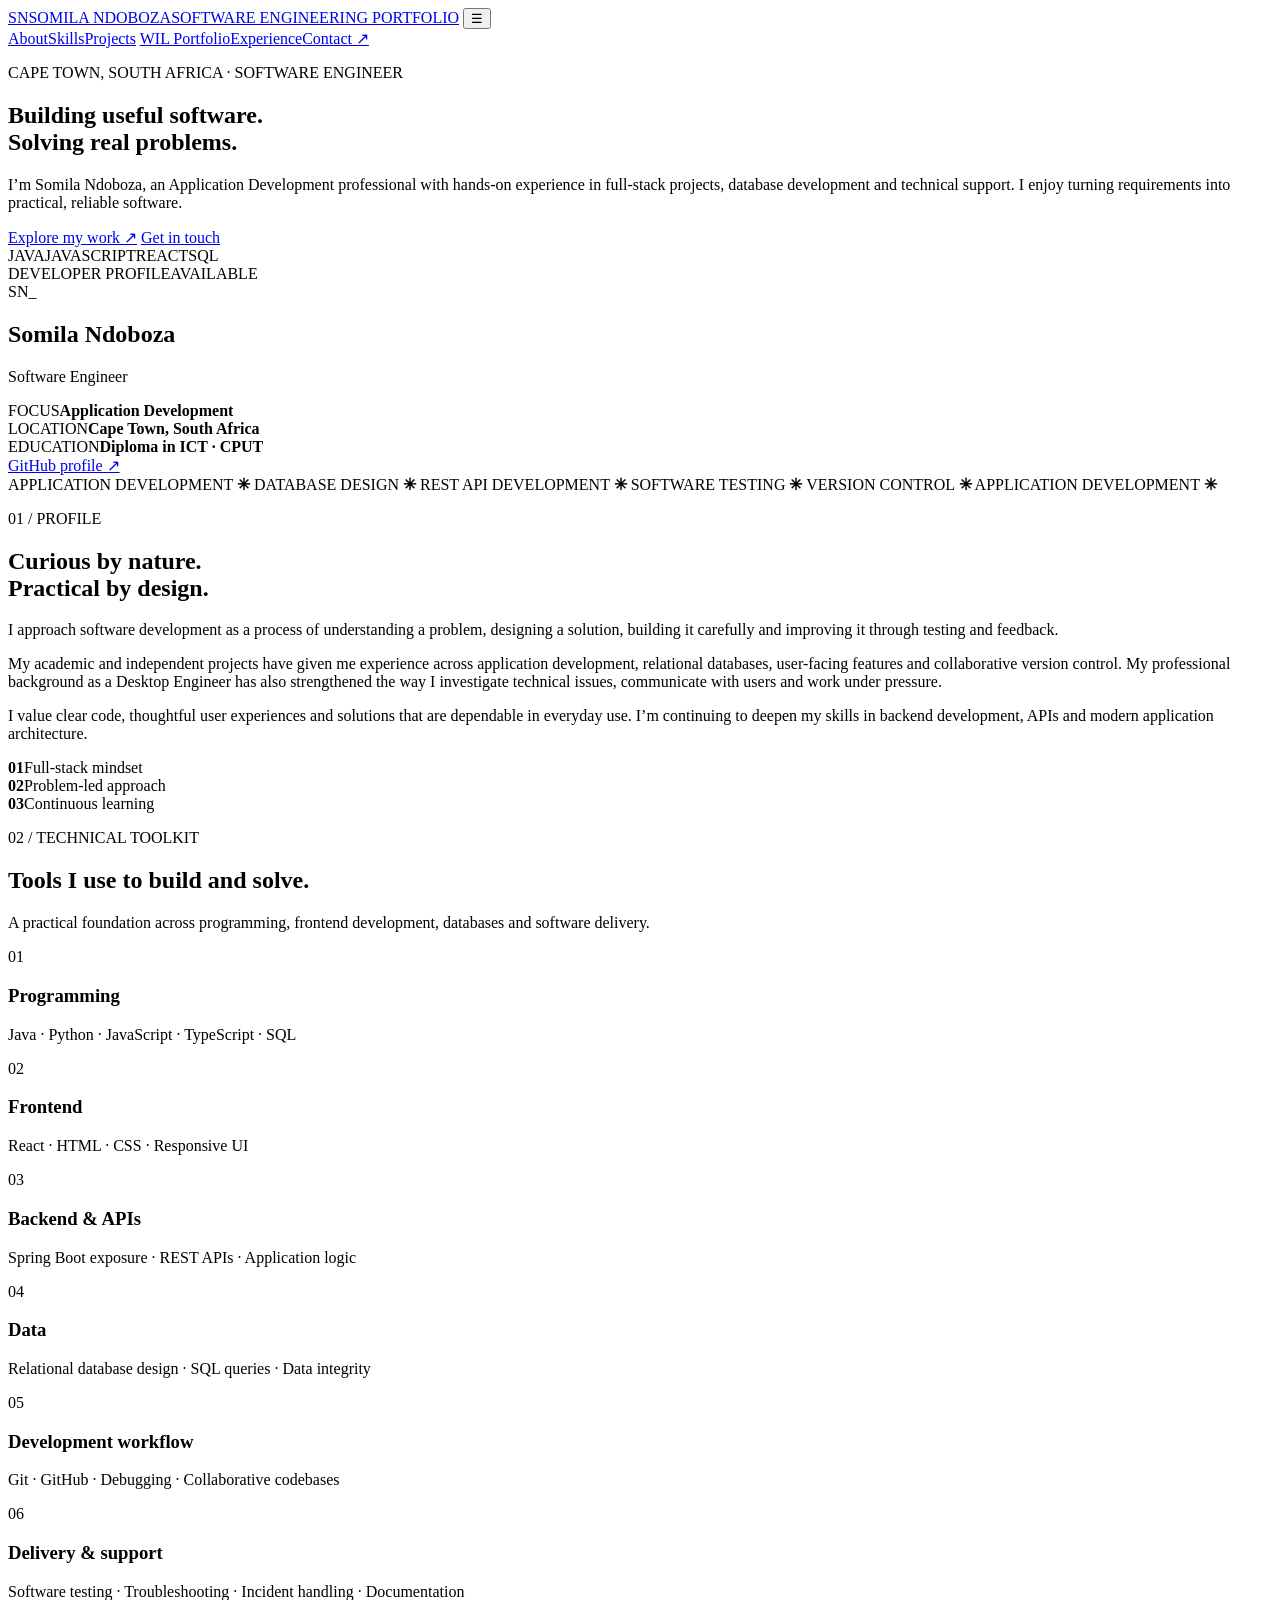
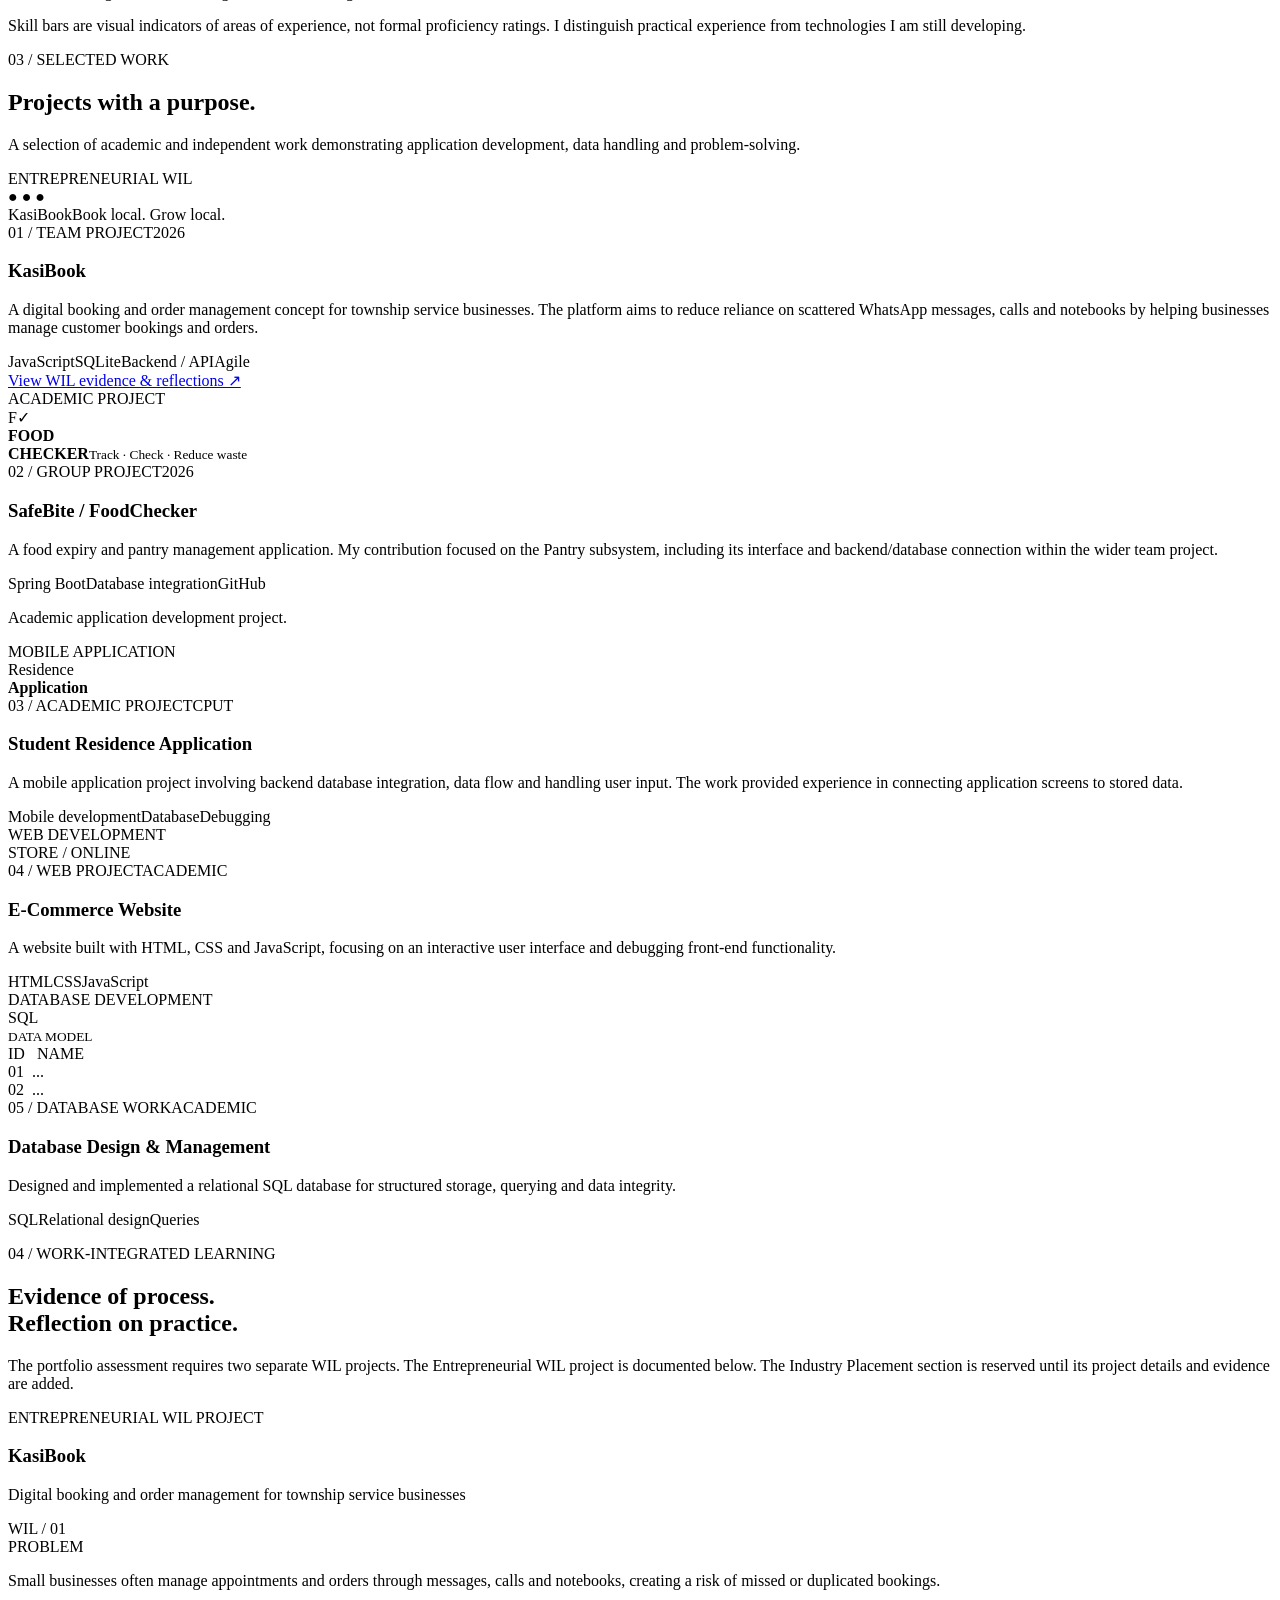
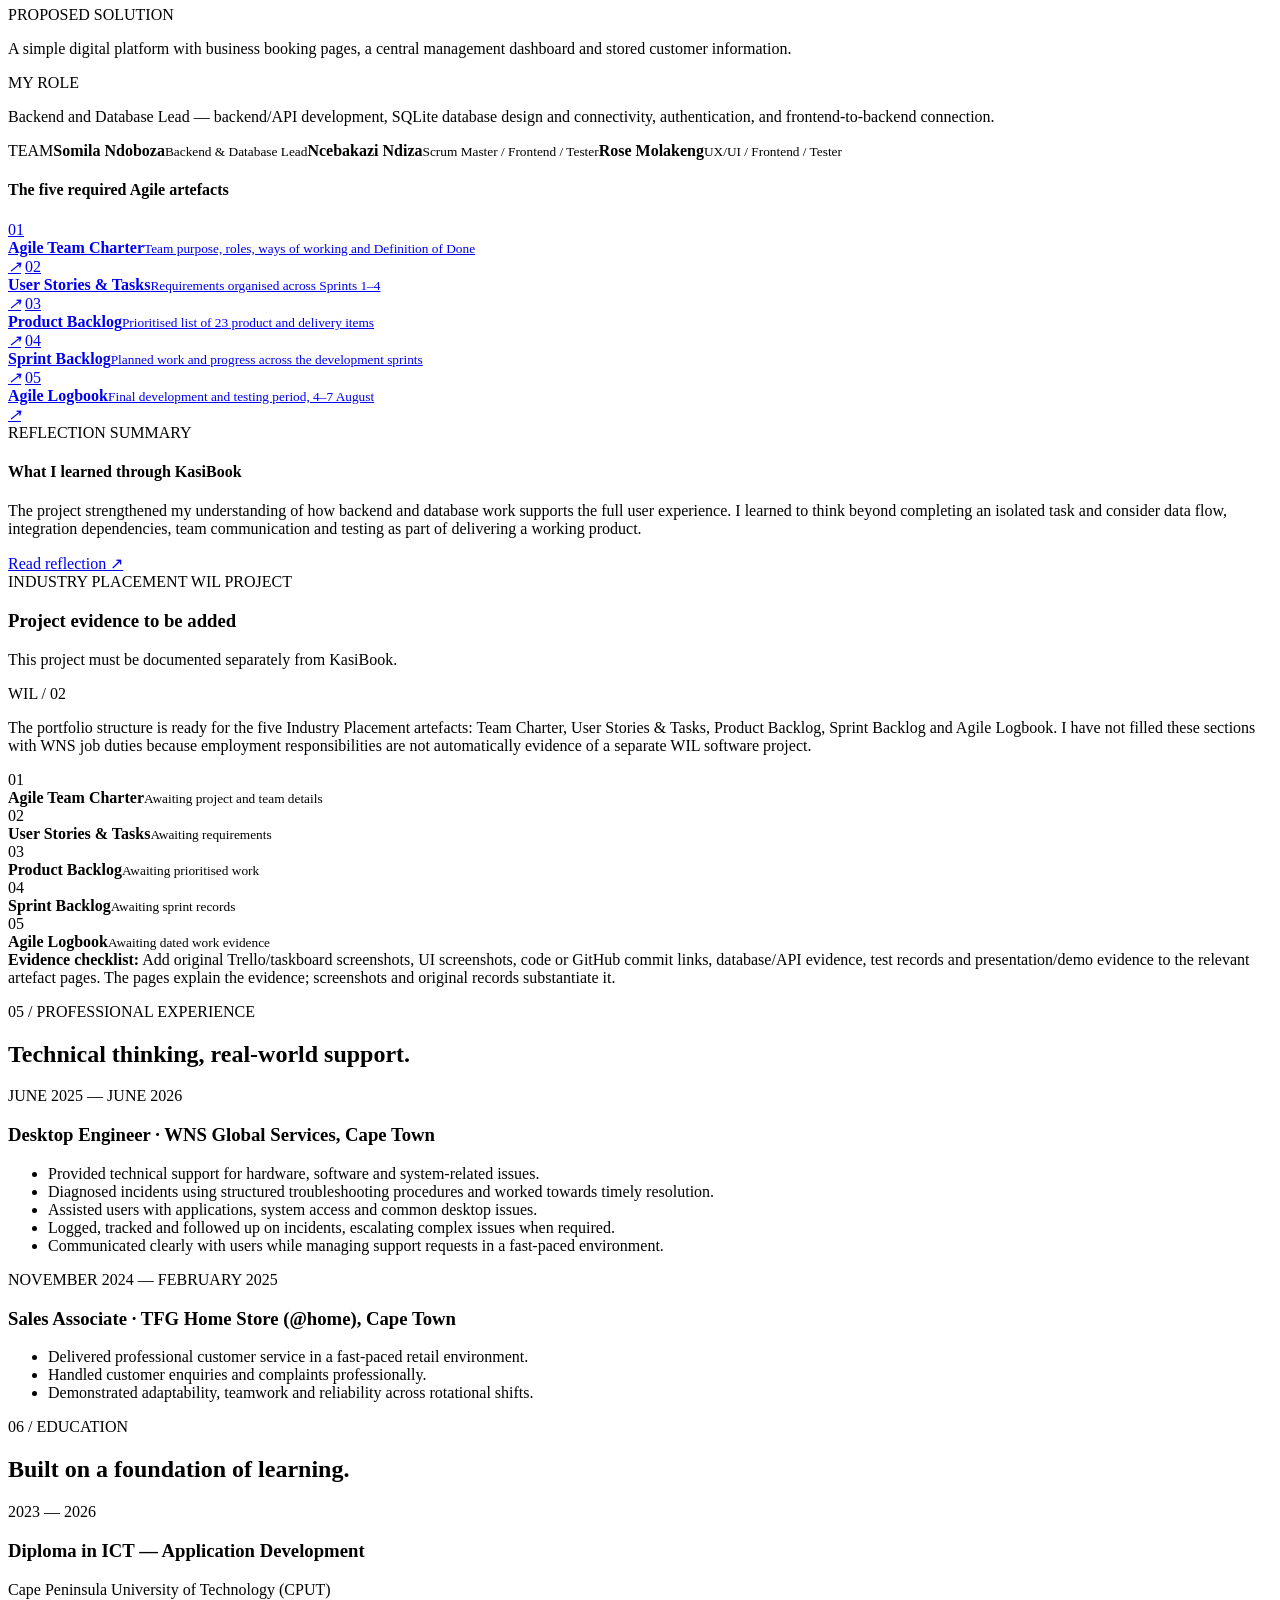
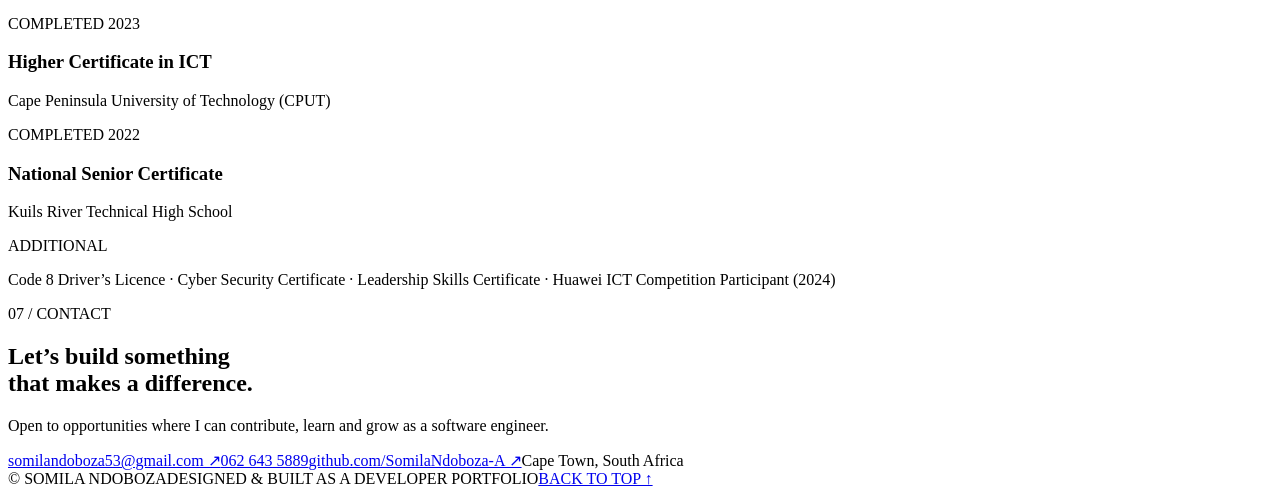
==== index.html @ 447da72c "Add files via upload" ====
<!doctype html>
<html lang="en">
<head>
  <meta charset="utf-8">
  <meta name="viewport" content="width=device-width, initial-scale=1">
  <meta name="description" content="Somila Ndoboza — Software Engineering Portfolio, projects, technical skills and Agile WIL evidence.">
  <title>Somila Ndoboza | Software Engineering Portfolio</title>
  <link rel="preconnect" href="https://fonts.googleapis.com">
  <link rel="preconnect" href="https://fonts.gstatic.com" crossorigin>
  <link href="https://fonts.googleapis.com/css2?family=DM+Mono:wght@400;500&family=Manrope:wght@400;500;600;700;800&display=swap" rel="stylesheet">
  <link rel="stylesheet" href="assets/styles.css">
</head>
<body>
  <div class="site-shell">
    <header class="topbar">
      <a class="brand" href="#home" aria-label="Somila Ndoboza home"><span class="brand-mark">SN</span><span>SOMILA NDOBOZA<span class="brand-sub">SOFTWARE ENGINEERING PORTFOLIO</span></span></a>
      <button class="menu-toggle" aria-label="Open navigation" aria-expanded="false">☰</button>
      <nav class="nav">
        <a href="#about">About</a><a href="#skills">Skills</a><a href="#projects">Projects</a>
        <a href="#wil">WIL Portfolio</a><a href="#experience">Experience</a><a href="#contact" class="nav-contact">Contact ↗</a>
      </nav>
    </header>

    <main id="home">
      <section class="hero section-wrap">
        <div class="hero-copy">
          <p class="eyebrow"><span class="status-dot"></span> CAPE TOWN, SOUTH AFRICA · SOFTWARE ENGINEER</p>
          <h1>Building useful software.<br><span>Solving real problems.</span></h1>
          <p class="hero-intro">I’m Somila Ndoboza, an Application Development professional with hands-on experience in full-stack projects, database development and technical support. I enjoy turning requirements into practical, reliable software.</p>
          <div class="hero-actions">
            <a class="btn btn-primary" href="#projects">Explore my work <span>↗</span></a>
            <a class="btn btn-quiet" href="mailto:somilandoboza53@gmail.com">Get in touch</a>
          </div>
          <div class="hero-meta"><span>JAVA</span><i></i><span>JAVASCRIPT</span><i></i><span>REACT</span><i></i><span>SQL</span></div>
        </div>
        <aside class="hero-card">
          <div class="card-top"><span>DEVELOPER PROFILE</span><span class="live-label">AVAILABLE</span></div>
          <div class="monogram">SN<span>_</span></div>
          <h2>Somila Ndoboza</h2><p class="muted">Software Engineer</p>
          <div class="card-rule"></div>
          <div class="quick-fact"><span>FOCUS</span><strong>Application Development</strong></div>
          <div class="quick-fact"><span>LOCATION</span><strong>Cape Town, South Africa</strong></div>
          <div class="quick-fact"><span>EDUCATION</span><strong>Diploma in ICT · CPUT</strong></div>
          <a class="text-link" href="https://github.com/SomilaNdoboza-A" target="_blank" rel="noreferrer">GitHub profile ↗</a>
        </aside>
      </section>

      <section class="ticker" aria-label="Technical areas"><div>APPLICATION DEVELOPMENT <b>✳</b> DATABASE DESIGN <b>✳</b> REST API DEVELOPMENT <b>✳</b> SOFTWARE TESTING <b>✳</b> VERSION CONTROL <b>✳</b> APPLICATION DEVELOPMENT <b>✳</b></div></section>

      <section class="section-wrap section" id="about">
        <div class="section-heading"><p class="eyebrow">01 / PROFILE</p><h2>Curious by nature.<br><span>Practical by design.</span></h2></div>
        <div class="about-grid">
          <p class="large-copy">I approach software development as a process of understanding a problem, designing a solution, building it carefully and improving it through testing and feedback.</p>
          <div class="about-details">
            <p>My academic and independent projects have given me experience across application development, relational databases, user-facing features and collaborative version control. My professional background as a Desktop Engineer has also strengthened the way I investigate technical issues, communicate with users and work under pressure.</p>
            <p>I value clear code, thoughtful user experiences and solutions that are dependable in everyday use. I’m continuing to deepen my skills in backend development, APIs and modern application architecture.</p>
            <div class="mini-stats"><div><strong>01</strong><span>Full-stack mindset</span></div><div><strong>02</strong><span>Problem-led approach</span></div><div><strong>03</strong><span>Continuous learning</span></div></div>
          </div>
        </div>
      </section>

      <section class="section skills-section" id="skills">
        <div class="section-wrap">
          <div class="section-heading"><p class="eyebrow">02 / TECHNICAL TOOLKIT</p><h2>Tools I use to <span>build and solve.</span></h2><p class="section-lead">A practical foundation across programming, frontend development, databases and software delivery.</p></div>
          <div class="skill-grid">
            <article class="skill-card"><span class="skill-index">01</span><h3>Programming</h3><p>Java · Python · JavaScript · TypeScript · SQL</p><div class="skill-line"><span style="width:86%"></span></div></article>
            <article class="skill-card"><span class="skill-index">02</span><h3>Frontend</h3><p>React · HTML · CSS · Responsive UI</p><div class="skill-line"><span style="width:80%"></span></div></article>
            <article class="skill-card"><span class="skill-index">03</span><h3>Backend & APIs</h3><p>Spring Boot exposure · REST APIs · Application logic</p><div class="skill-line"><span style="width:68%"></span></div></article>
            <article class="skill-card"><span class="skill-index">04</span><h3>Data</h3><p>Relational database design · SQL queries · Data integrity</p><div class="skill-line"><span style="width:78%"></span></div></article>
            <article class="skill-card"><span class="skill-index">05</span><h3>Development workflow</h3><p>Git · GitHub · Debugging · Collaborative codebases</p><div class="skill-line"><span style="width:82%"></span></div></article>
            <article class="skill-card"><span class="skill-index">06</span><h3>Delivery & support</h3><p>Software testing · Troubleshooting · Incident handling · Documentation</p><div class="skill-line"><span style="width:84%"></span></div></article>
          </div>
          <p class="small-note">Skill bars are visual indicators of areas of experience, not formal proficiency ratings. I distinguish practical experience from technologies I am still developing.</p>
        </div>
      </section>

      <section class="section section-wrap" id="projects">
        <div class="section-heading"><p class="eyebrow">03 / SELECTED WORK</p><h2>Projects with a <span>purpose.</span></h2><p class="section-lead">A selection of academic and independent work demonstrating application development, data handling and problem-solving.</p></div>
        <div class="project-grid">
          <article class="project-card featured">
            <div class="project-art art-kasi"><span class="art-tag">ENTREPRENEURIAL WIL</span><div class="mock-window"><div class="mock-dots">● ● ●</div><div class="mock-title">KasiBook<span>Book local. Grow local.</span></div><div class="mock-row"><i></i><i></i><i></i></div><div class="mock-button"></div></div></div>
            <div class="project-content"><div class="project-meta"><span>01 / TEAM PROJECT</span><span>2026</span></div><h3>KasiBook</h3><p>A digital booking and order management concept for township service businesses. The platform aims to reduce reliance on scattered WhatsApp messages, calls and notebooks by helping businesses manage customer bookings and orders.</p><div class="tag-row"><span>JavaScript</span><span>SQLite</span><span>Backend / API</span><span>Agile</span></div><a href="#wil" class="text-link">View WIL evidence & reflections ↗</a></div>
          </article>
          <article class="project-card">
            <div class="project-art art-food"><span class="art-tag">ACADEMIC PROJECT</span><div class="food-visual"><div class="food-ring">F<span>✓</span></div><b>FOOD<br>CHECKER</b><small>Track · Check · Reduce waste</small></div></div>
            <div class="project-content"><div class="project-meta"><span>02 / GROUP PROJECT</span><span>2026</span></div><h3>SafeBite / FoodChecker</h3><p>A food expiry and pantry management application. My contribution focused on the Pantry subsystem, including its interface and backend/database connection within the wider team project.</p><div class="tag-row"><span>Spring Boot</span><span>Database integration</span><span>GitHub</span></div><p class="project-footnote">Academic application development project.</p></div>
          </article>
          <article class="project-card">
            <div class="project-art art-res"><span class="art-tag">MOBILE APPLICATION</span><div class="phone-mock"><div class="phone-notch"></div><div class="phone-heading">Residence<br><b>Application</b></div><div class="phone-field"></div><div class="phone-field short"></div><div class="phone-cta"></div></div></div>
            <div class="project-content"><div class="project-meta"><span>03 / ACADEMIC PROJECT</span><span>CPUT</span></div><h3>Student Residence Application</h3><p>A mobile application project involving backend database integration, data flow and handling user input. The work provided experience in connecting application screens to stored data.</p><div class="tag-row"><span>Mobile development</span><span>Database</span><span>Debugging</span></div></div>
          </article>
          <article class="project-card">
            <div class="project-art art-shop"><span class="art-tag">WEB DEVELOPMENT</span><div class="shop-mock"><div>STORE<span> / ONLINE</span></div><div class="shop-products"><i></i><i></i><i></i></div><div class="shop-lines"></div></div></div>
            <div class="project-content"><div class="project-meta"><span>04 / WEB PROJECT</span><span>ACADEMIC</span></div><h3>E-Commerce Website</h3><p>A website built with HTML, CSS and JavaScript, focusing on an interactive user interface and debugging front-end functionality.</p><div class="tag-row"><span>HTML</span><span>CSS</span><span>JavaScript</span></div></div>
          </article>
          <article class="project-card">
            <div class="project-art art-db"><span class="art-tag">DATABASE DEVELOPMENT</span><div class="database-visual"><div class="db-cylinder">SQL<br><small>DATA MODEL</small></div><div class="db-connect"></div><div class="db-table">ID&nbsp;&nbsp; NAME<br>01&nbsp; ...<br>02&nbsp; ...</div></div></div>
            <div class="project-content"><div class="project-meta"><span>05 / DATABASE WORK</span><span>ACADEMIC</span></div><h3>Database Design & Management</h3><p>Designed and implemented a relational SQL database for structured storage, querying and data integrity.</p><div class="tag-row"><span>SQL</span><span>Relational design</span><span>Queries</span></div></div>
          </article>
        </div>
      </section>

      <section class="section wil-section" id="wil">
        <div class="section-wrap">
          <div class="section-heading"><p class="eyebrow">04 / WORK-INTEGRATED LEARNING</p><h2>Evidence of process.<br><span>Reflection on practice.</span></h2><p class="section-lead">The portfolio assessment requires two separate WIL projects. The Entrepreneurial WIL project is documented below. The Industry Placement section is reserved until its project details and evidence are added.</p></div>
          <div class="wil-project">
            <div class="wil-project-head"><div><span class="pill">ENTREPRENEURIAL WIL PROJECT</span><h3>KasiBook</h3><p>Digital booking and order management for township service businesses</p></div><span class="wil-number">WIL / 01</span></div>
            <div class="wil-summary-grid"><div><span>PROBLEM</span><p>Small businesses often manage appointments and orders through messages, calls and notebooks, creating a risk of missed or duplicated bookings.</p></div><div><span>PROPOSED SOLUTION</span><p>A simple digital platform with business booking pages, a central management dashboard and stored customer information.</p></div><div><span>MY ROLE</span><p>Backend and Database Lead — backend/API development, SQLite database design and connectivity, authentication, and frontend-to-backend connection.</p></div></div>
            <div class="team-strip"><span>TEAM</span><b>Somila Ndoboza</b><small>Backend & Database Lead</small><b>Ncebakazi Ndiza</b><small>Scrum Master / Frontend / Tester</small><b>Rose Molakeng</b><small>UX/UI / Frontend / Tester</small></div>
            <h4 class="subheading">The five required Agile artefacts</h4>
            <div class="artefact-grid">
              <a class="artefact" href="evidence/entrepreneurial-wil/01-team-charter.html"><span>01</span><div><b>Agile Team Charter</b><small>Team purpose, roles, ways of working and Definition of Done</small></div><i>↗</i></a>
              <a class="artefact" href="evidence/entrepreneurial-wil/02-user-stories.html"><span>02</span><div><b>User Stories & Tasks</b><small>Requirements organised across Sprints 1–4</small></div><i>↗</i></a>
              <a class="artefact" href="evidence/entrepreneurial-wil/03-product-backlog.html"><span>03</span><div><b>Product Backlog</b><small>Prioritised list of 23 product and delivery items</small></div><i>↗</i></a>
              <a class="artefact" href="evidence/entrepreneurial-wil/04-sprint-backlog.html"><span>04</span><div><b>Sprint Backlog</b><small>Planned work and progress across the development sprints</small></div><i>↗</i></a>
              <a class="artefact" href="evidence/entrepreneurial-wil/05-agile-logbook.html"><span>05</span><div><b>Agile Logbook</b><small>Final development and testing period, 4–7 August</small></div><i>↗</i></a>
            </div>
            <div class="reflection-banner"><div><span>REFLECTION SUMMARY</span><h4>What I learned through KasiBook</h4><p>The project strengthened my understanding of how backend and database work supports the full user experience. I learned to think beyond completing an isolated task and consider data flow, integration dependencies, team communication and testing as part of delivering a working product.</p></div><a href="evidence/entrepreneurial-wil/06-reflection-summary.html" class="btn btn-light">Read reflection ↗</a></div>
          </div>
          <div class="wil-project pending-project">
            <div class="wil-project-head"><div><span class="pill pill-muted">INDUSTRY PLACEMENT WIL PROJECT</span><h3>Project evidence to be added</h3><p>This project must be documented separately from KasiBook.</p></div><span class="wil-number">WIL / 02</span></div>
            <p class="pending-copy">The portfolio structure is ready for the five Industry Placement artefacts: Team Charter, User Stories & Tasks, Product Backlog, Sprint Backlog and Agile Logbook. I have not filled these sections with WNS job duties because employment responsibilities are not automatically evidence of a separate WIL software project.</p>
            <div class="artefact-grid compact">
              <div class="artefact disabled"><span>01</span><div><b>Agile Team Charter</b><small>Awaiting project and team details</small></div></div>
              <div class="artefact disabled"><span>02</span><div><b>User Stories & Tasks</b><small>Awaiting requirements</small></div></div>
              <div class="artefact disabled"><span>03</span><div><b>Product Backlog</b><small>Awaiting prioritised work</small></div></div>
              <div class="artefact disabled"><span>04</span><div><b>Sprint Backlog</b><small>Awaiting sprint records</small></div></div>
              <div class="artefact disabled"><span>05</span><div><b>Agile Logbook</b><small>Awaiting dated work evidence</small></div></div>
            </div>
          </div>
          <div class="evidence-note"><strong>Evidence checklist:</strong> Add original Trello/taskboard screenshots, UI screenshots, code or GitHub commit links, database/API evidence, test records and presentation/demo evidence to the relevant artefact pages. The pages explain the evidence; screenshots and original records substantiate it.</div>
        </div>
      </section>

      <section class="section section-wrap" id="experience">
        <div class="section-heading"><p class="eyebrow">05 / PROFESSIONAL EXPERIENCE</p><h2>Technical thinking, <span>real-world support.</span></h2></div>
        <div class="timeline">
          <article class="timeline-item"><div class="timeline-date">JUNE 2025 — JUNE 2026</div><div><h3>Desktop Engineer <span>· WNS Global Services, Cape Town</span></h3><ul><li>Provided technical support for hardware, software and system-related issues.</li><li>Diagnosed incidents using structured troubleshooting procedures and worked towards timely resolution.</li><li>Assisted users with applications, system access and common desktop issues.</li><li>Logged, tracked and followed up on incidents, escalating complex issues when required.</li><li>Communicated clearly with users while managing support requests in a fast-paced environment.</li></ul></div></article>
          <article class="timeline-item"><div class="timeline-date">NOVEMBER 2024 — FEBRUARY 2025</div><div><h3>Sales Associate <span>· TFG Home Store (@home), Cape Town</span></h3><ul><li>Delivered professional customer service in a fast-paced retail environment.</li><li>Handled customer enquiries and complaints professionally.</li><li>Demonstrated adaptability, teamwork and reliability across rotational shifts.</li></ul></div></article>
        </div>
      </section>

      <section class="section education-section">
        <div class="section-wrap">
          <div class="section-heading"><p class="eyebrow">06 / EDUCATION</p><h2>Built on a foundation of <span>learning.</span></h2></div>
          <div class="education-list">
            <div><span>2023 — 2026</span><h3>Diploma in ICT — Application Development</h3><p>Cape Peninsula University of Technology (CPUT)</p></div>
            <div><span>COMPLETED 2023</span><h3>Higher Certificate in ICT</h3><p>Cape Peninsula University of Technology (CPUT)</p></div>
            <div><span>COMPLETED 2022</span><h3>National Senior Certificate</h3><p>Kuils River Technical High School</p></div>
          </div>
          <div class="additional"><span>ADDITIONAL</span><p>Code 8 Driver’s Licence · Cyber Security Certificate · Leadership Skills Certificate · Huawei ICT Competition Participant (2024)</p></div>
        </div>
      </section>

      <section class="contact-section" id="contact">
        <div class="section-wrap contact-inner"><div><p class="eyebrow">07 / CONTACT</p><h2>Let’s build something<br><span>that makes a difference.</span></h2><p>Open to opportunities where I can contribute, learn and grow as a software engineer.</p></div><div class="contact-links"><a href="mailto:somilandoboza53@gmail.com">somilandoboza53@gmail.com ↗</a><a href="tel:+27626435889">062 643 5889</a><a href="https://github.com/SomilaNdoboza-A" target="_blank" rel="noreferrer">github.com/SomilaNdoboza-A ↗</a><span>Cape Town, South Africa</span></div></div>
      </section>
    </main>
    <footer><span>© <span id="year"></span> SOMILA NDOBOZA</span><span>DESIGNED & BUILT AS A DEVELOPER PORTFOLIO</span><a href="#home">BACK TO TOP ↑</a></footer>
  </div>
  <script src="assets/script.js"></script>
</body>
</html>
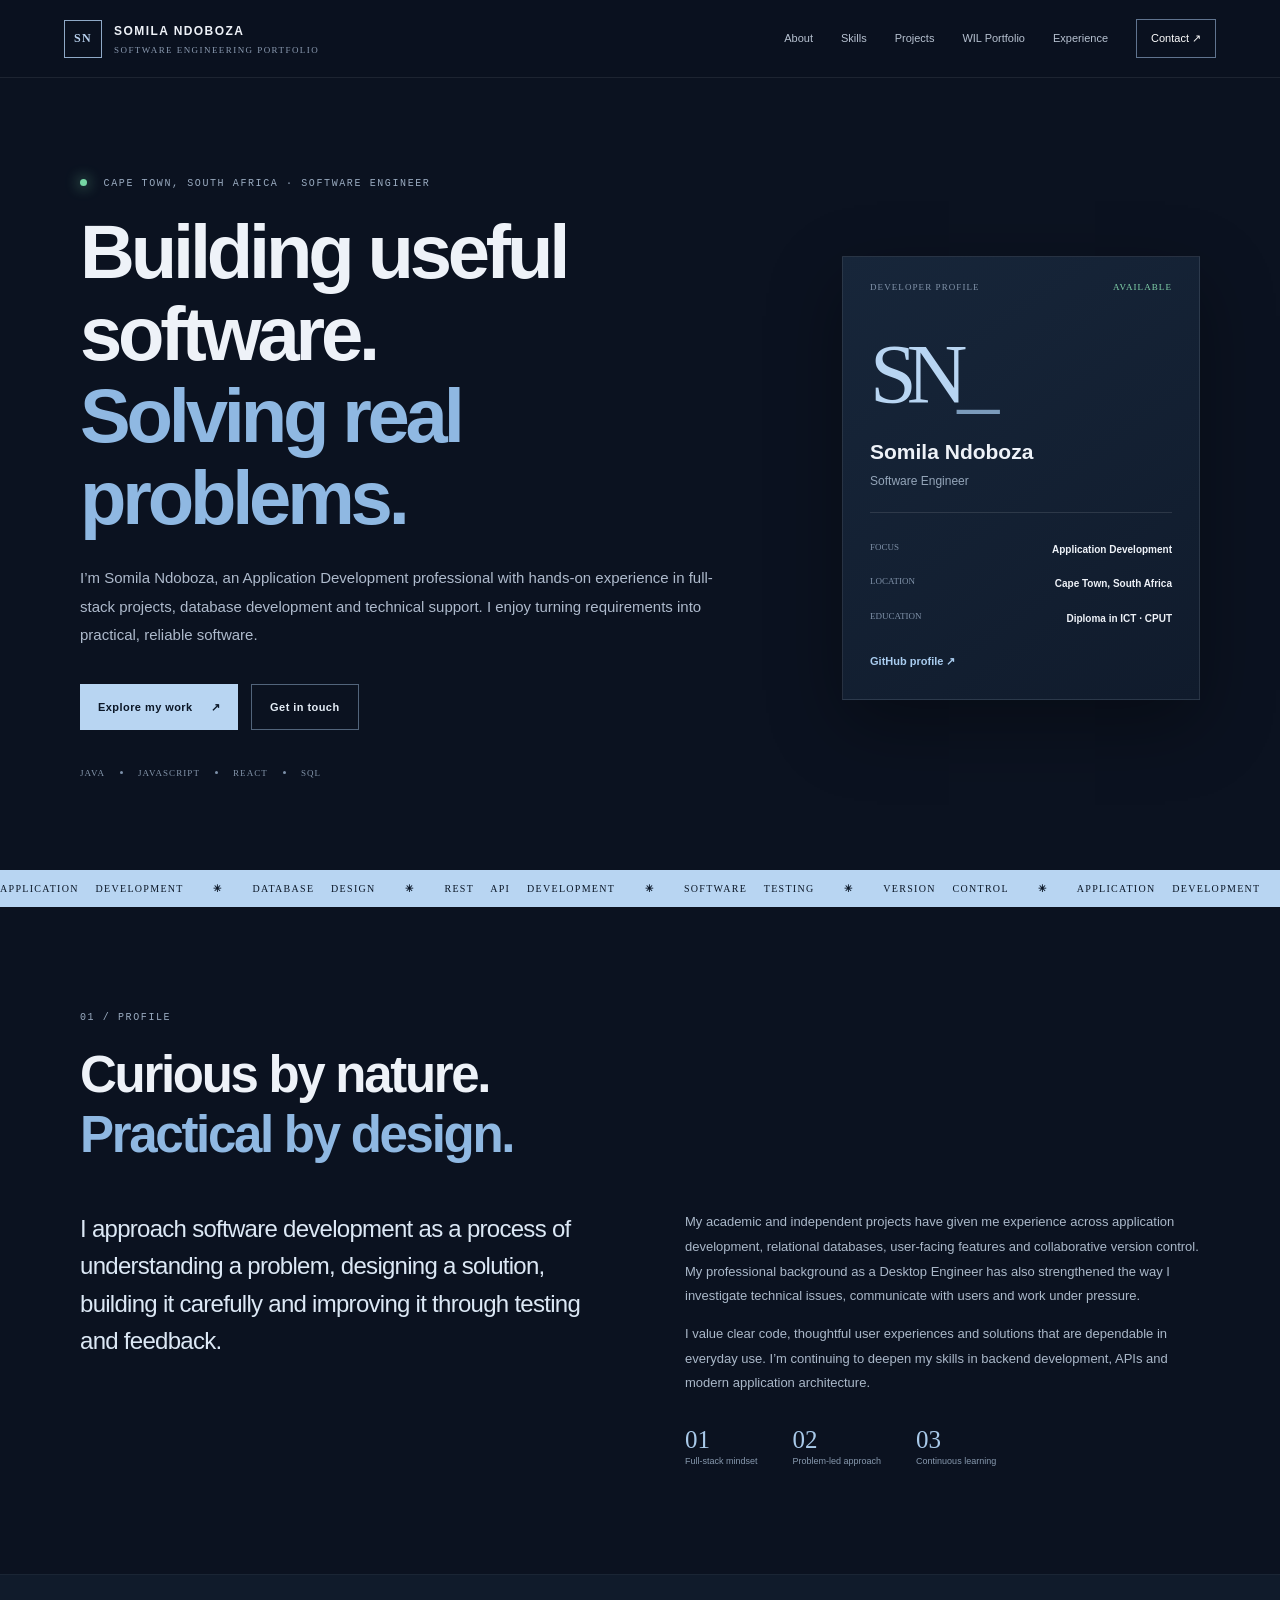
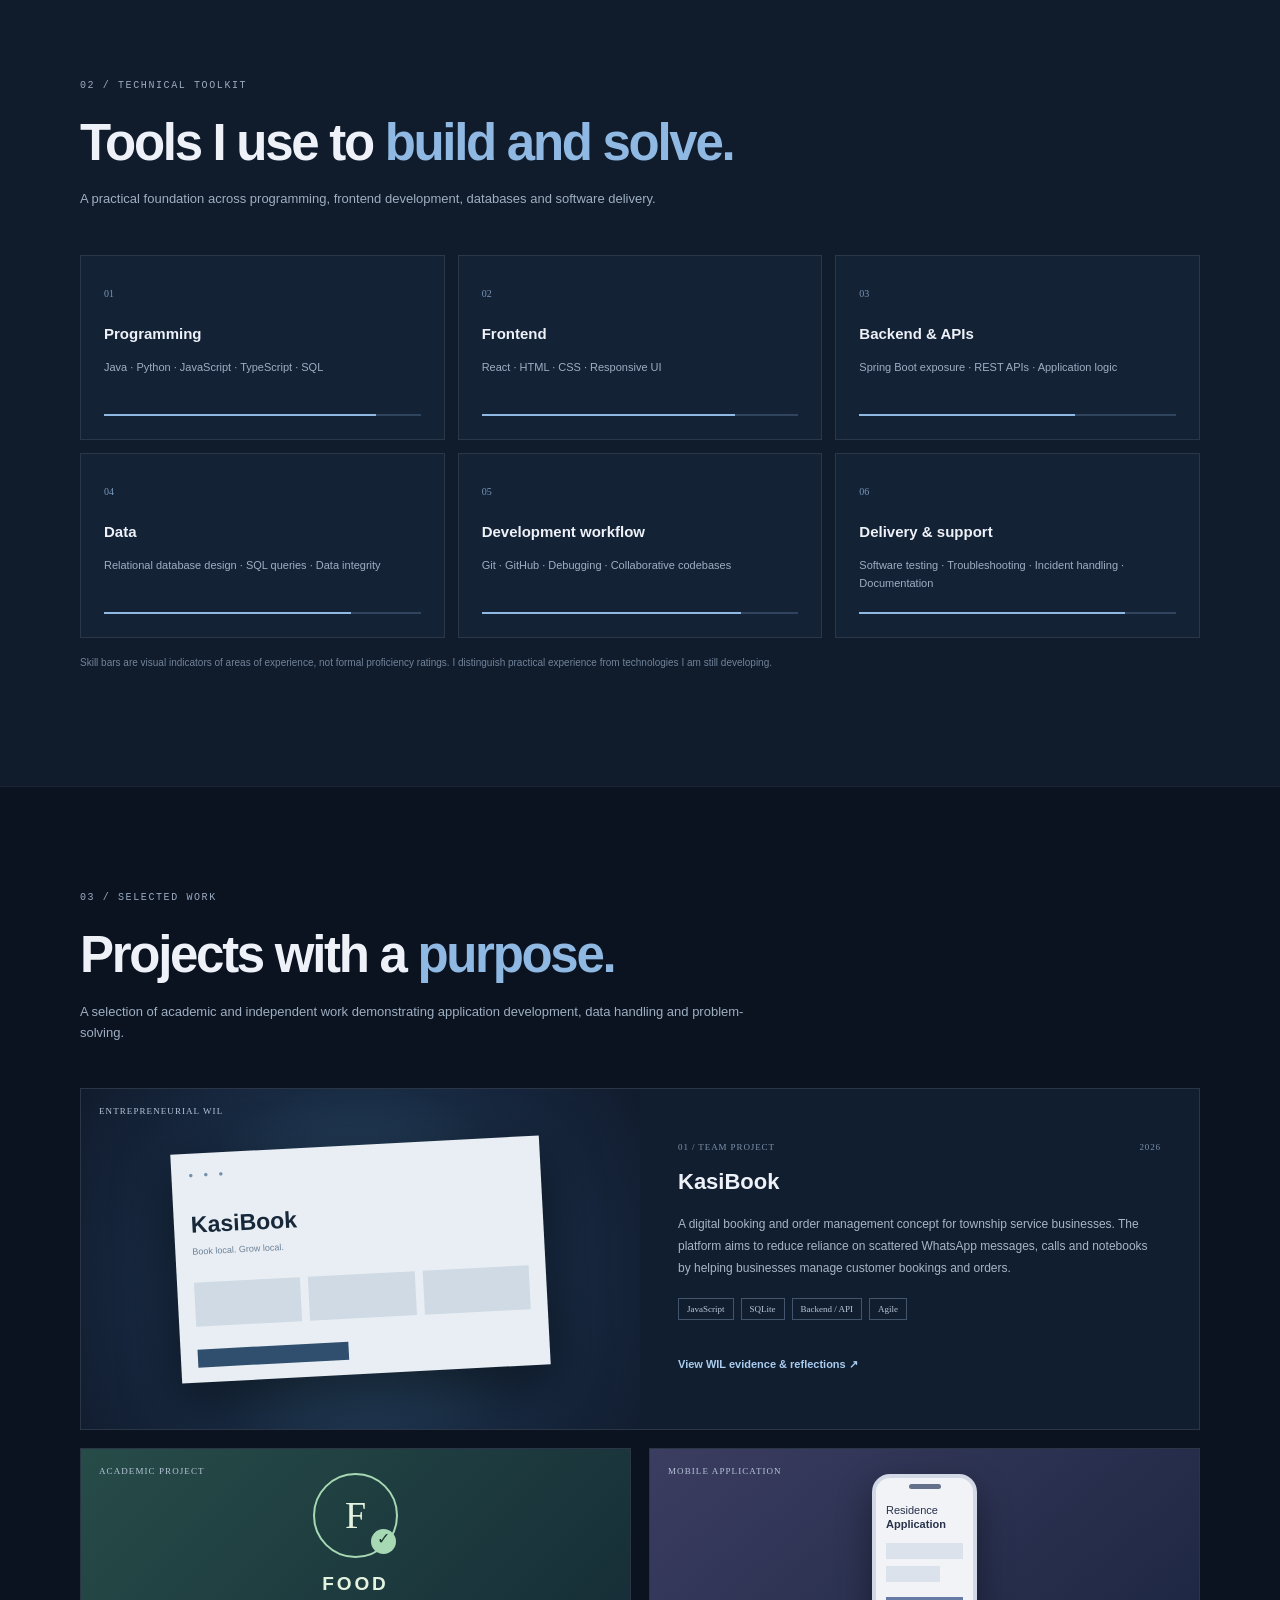
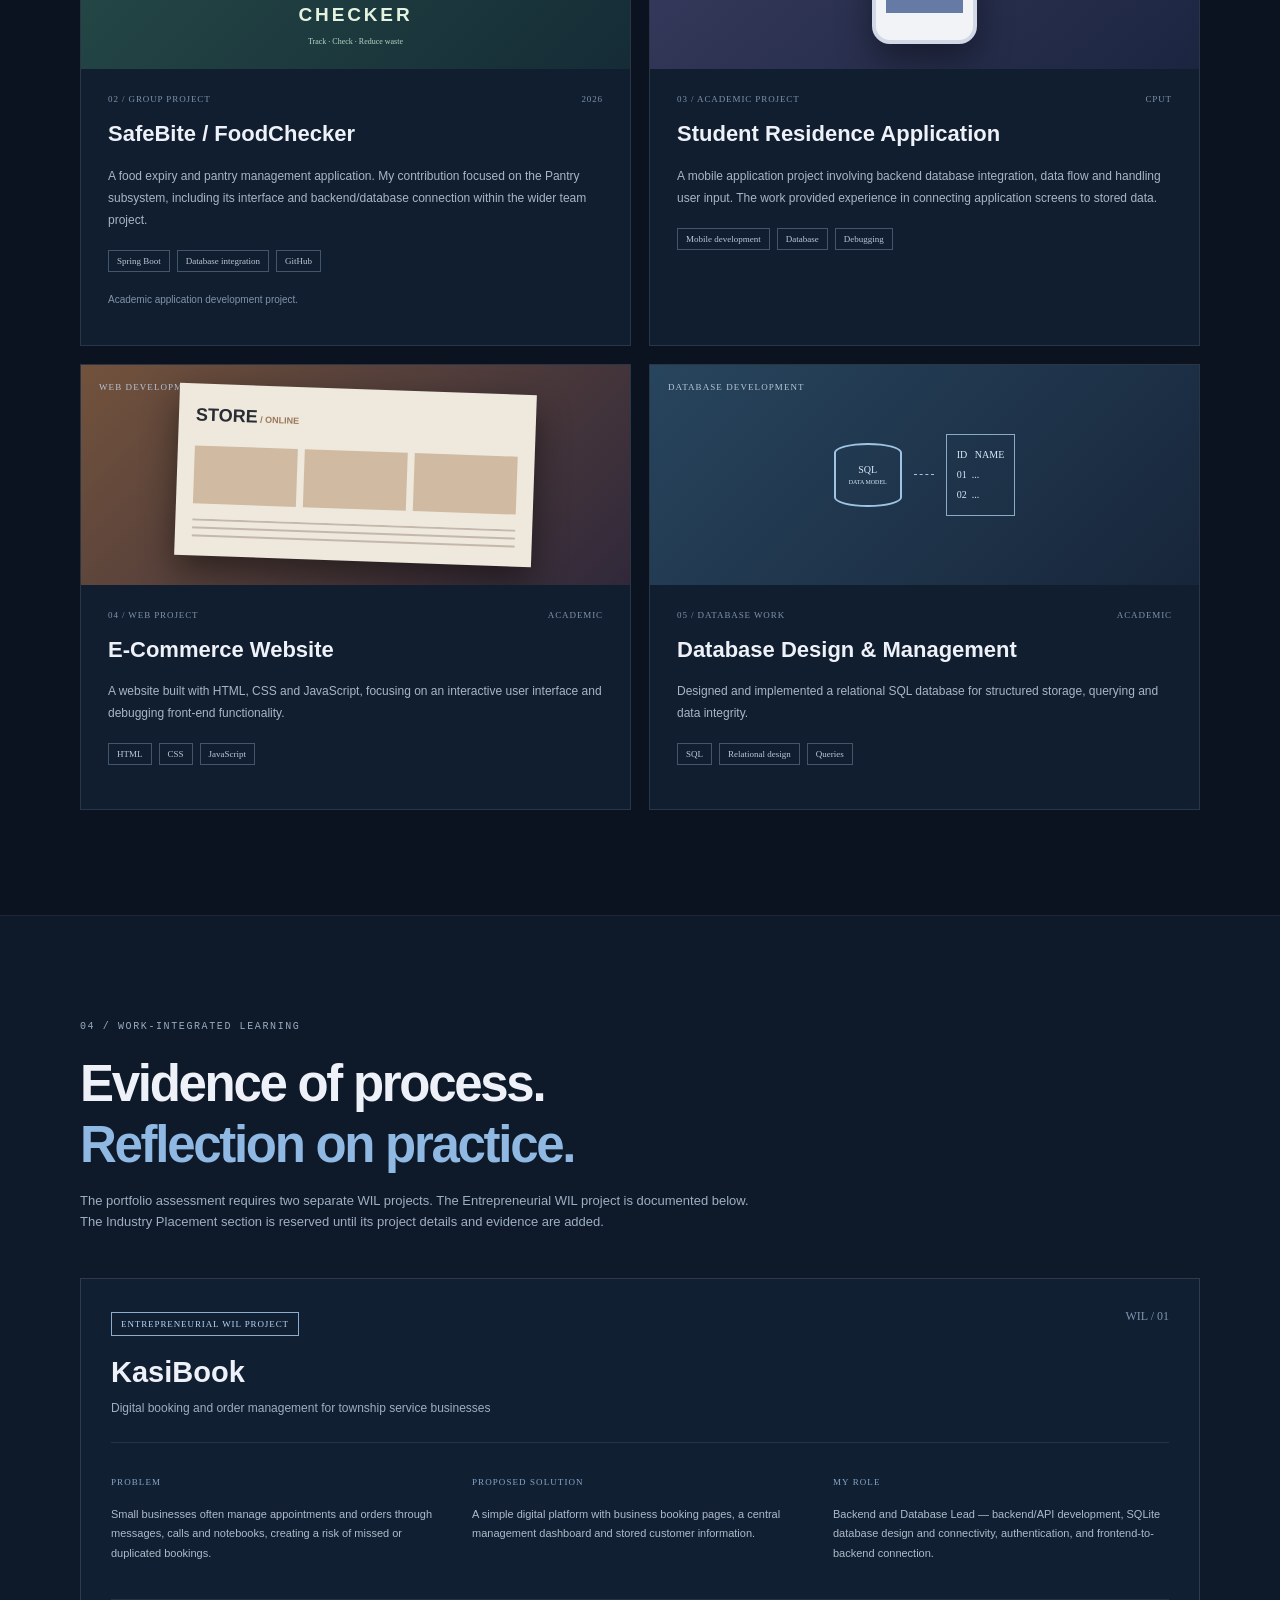
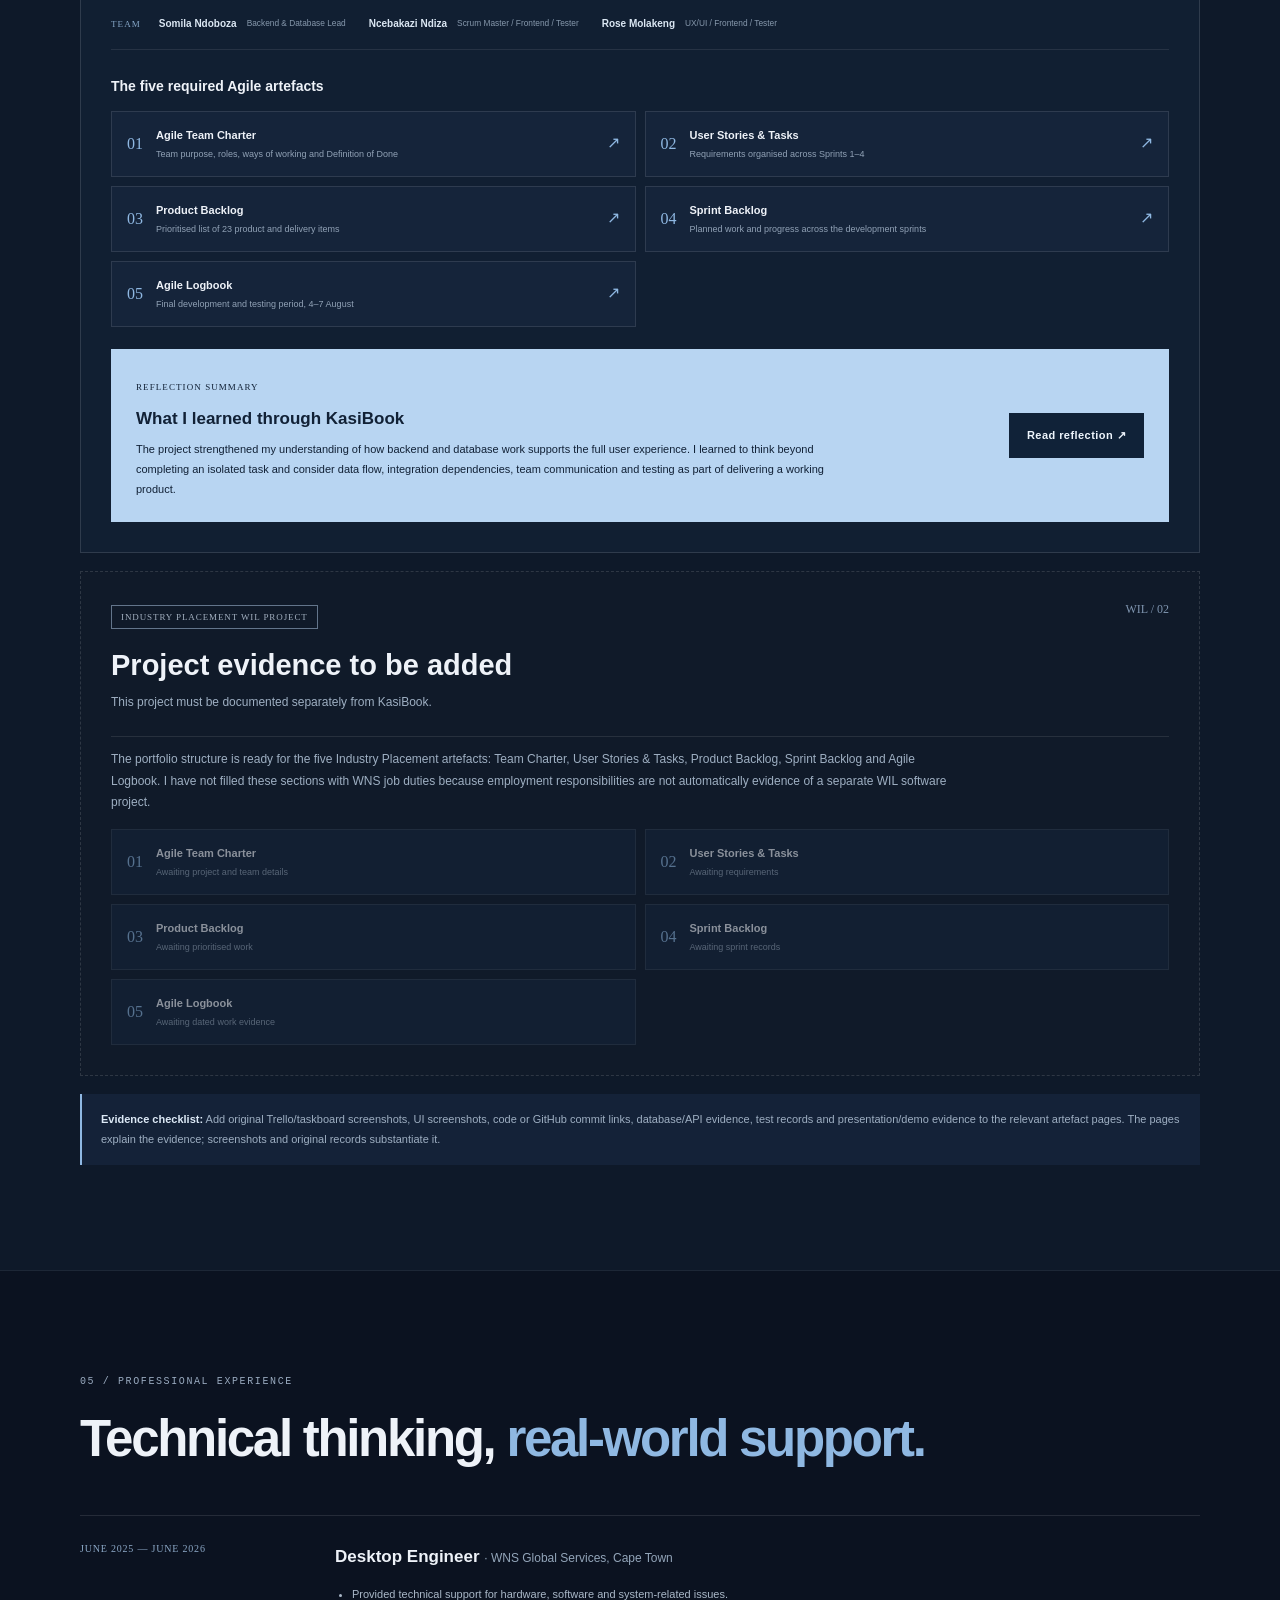
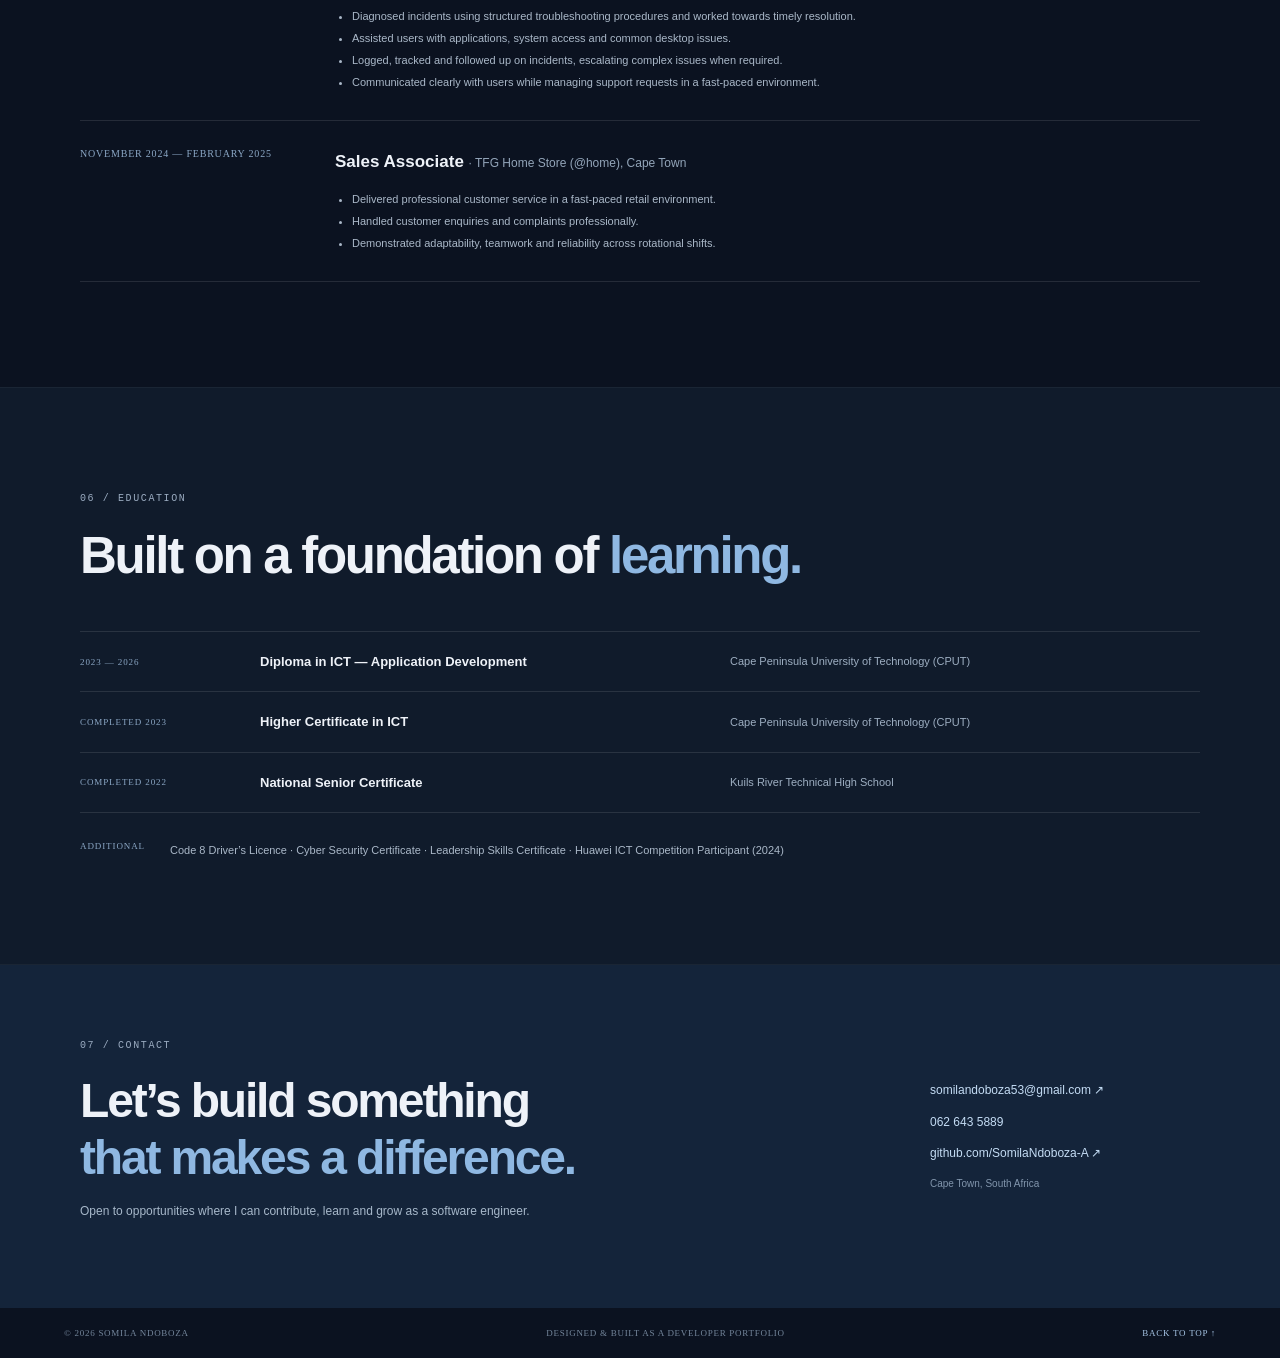
==== commit 25e310ab: "Fix viewport scaling and update stylesheet links Updated viewport meta tag for proper scaling and ad" ====
--- a/index.html
+++ b/index.html
@@ -2,13 +2,15 @@
 <html lang="en">
 <head>
   <meta charset="utf-8">
-  <meta name="viewport" content="width=device-width, initial-scale=1">
+  <meta name="viewport" content="width=device-width, initial-scale=1.0">
   <meta name="description" content="Somila Ndoboza — Software Engineering Portfolio, projects, technical skills and Agile WIL evidence.">
   <title>Somila Ndoboza | Software Engineering Portfolio</title>
   <link rel="preconnect" href="https://fonts.googleapis.com">
   <link rel="preconnect" href="https://fonts.gstatic.com" crossorigin>
   <link href="https://fonts.googleapis.com/css2?family=DM+Mono:wght@400;500&family=Manrope:wght@400;500;600;700;800&display=swap" rel="stylesheet">
   <link rel="stylesheet" href="assets/styles.css">
+    <!-- Website styling -->
+    <link rel="stylesheet" href="./styles.css">
 </head>
 <body>
   <div class="site-shell">
@@ -157,7 +159,7 @@
       </section>
     </main>
     <footer><span>© <span id="year"></span> SOMILA NDOBOZA</span><span>DESIGNED & BUILT AS A DEVELOPER PORTFOLIO</span><a href="#home">BACK TO TOP ↑</a></footer>
-  </div>
-  <script src="assets/script.js"></script>
+ </div>
+<script src="./script.js" defer></script>
 </body>
-</html>+</html>
--- a/styles.css
+++ b/styles.css
@@ -0,0 +1 @@
+*{box-sizing:border-box}html{scroll-behavior:smooth;scroll-padding-top:88px}body{margin:0;background:#0b1220;color:#eef2f8;font-family:Manrope,Arial,sans-serif;line-height:1.65}a{color:inherit;text-decoration:none}.site-shell{overflow:hidden}.topbar{height:78px;padding:0 max(5vw,24px);display:flex;align-items:center;justify-content:space-between;border-bottom:1px solid #ffffff14;background:#0b1220ed;position:sticky;top:0;z-index:10;backdrop-filter:blur(16px)}.brand{display:flex;gap:12px;align-items:center;font-size:12px;font-weight:800;letter-spacing:.12em}.brand-mark{display:grid;place-items:center;width:38px;height:38px;border:1px solid #8fa9c7;color:#b7d0ed;font-family:"DM Mono";font-size:12px}.brand-sub{display:block;font:9px "DM Mono";color:#8b9bb1;letter-spacing:.16em;margin-top:3px}.nav{display:flex;align-items:center;gap:28px;font-size:11px;color:#b7c2d1}.nav a:hover,.text-link:hover{color:#a7d2ff}.nav-contact{border:1px solid #60748f;padding:9px 14px;color:#fff}.menu-toggle{display:none;background:none;border:0;color:white;font-size:22px}.section-wrap{width:min(1120px,90%);margin:auto}.hero{min-height:610px;padding:100px 0 92px;display:grid;grid-template-columns:1.45fr .75fr;align-items:center;gap:70px}.eyebrow{font:10px "DM Mono",monospace;letter-spacing:.16em;color:#9aabc0;margin:0 0 22px}.status-dot{display:inline-block;width:7px;height:7px;border-radius:50%;background:#76d6a4;margin-right:9px;box-shadow:0 0 14px #76d6a4}.hero h1{font-size:clamp(42px,6vw,76px);line-height:1.08;letter-spacing:-.055em;margin:0 0 25px;font-weight:800}.hero h1 span,.section-heading h2 span,.contact-inner h2 span{color:#8fb8e2}.hero-intro{max-width:640px;color:#aebacc;font-size:15px;line-height:1.9}.hero-actions{display:flex;gap:13px;margin:34px 0 38px}.btn{display:inline-flex;align-items:center;gap:18px;padding:13px 18px;font-size:11px;font-weight:800;letter-spacing:.04em;transition:.2s}.btn-primary{background:#b8d5f2;color:#0b1727}.btn-primary:hover{background:#d8eaff;transform:translateY(-2px)}.btn-quiet{border:1px solid #52647b;color:#e5edf6}.btn-quiet:hover{border-color:#b8d5f2}.hero-meta{display:flex;align-items:center;gap:15px;color:#8495aa;font:9px "DM Mono";letter-spacing:.12em}.hero-meta i{width:3px;height:3px;background:#7d91aa;border-radius:50%}.hero-card{background:linear-gradient(145deg,#17263a,#101b2c);border:1px solid #ffffff18;padding:25px 27px;box-shadow:0 25px 70px #0005}.card-top{display:flex;justify-content:space-between;color:#8294aa;font:9px "DM Mono";letter-spacing:.12em}.live-label{color:#83d5ac}.monogram{font:84px "DM Mono";letter-spacing:-.12em;color:#b8d5f2;margin:34px 0 12px}.monogram span{color:#7b9bbb}.hero-card h2{font-size:21px;margin:0}.muted{color:#94a5b9;font-size:12px;margin:2px 0 20px}.card-rule{height:1px;background:#ffffff1c;margin:20px 0}.quick-fact{display:flex;justify-content:space-between;gap:10px;padding:9px 0;font-size:10px}.quick-fact span{color:#7f91a8;font:9px "DM Mono"}.quick-fact strong{font-size:10px;font-weight:600;text-align:right}.text-link{display:inline-block;color:#a9ccef;font-size:11px;font-weight:800;margin-top:16px}.ticker{overflow:hidden;white-space:nowrap;background:#b8d5f2;color:#0b1727;padding:13px 0;font:10px "DM Mono";letter-spacing:.13em}.ticker div{word-spacing:13px;text-align:center}.ticker b{padding:0 13px}.section{padding:105px 0}.section-heading{margin-bottom:45px}.section-heading h2,.contact-inner h2{font-size:clamp(32px,4vw,51px);line-height:1.18;letter-spacing:-.045em;margin:0 0 15px}.section-lead{color:#9eafc2;max-width:670px;font-size:13px}.about-grid{display:grid;grid-template-columns:1fr 1fr;gap:90px}.large-copy{font-size:24px;line-height:1.55;letter-spacing:-.03em;color:#dce8f5;margin:0}.about-details p{color:#aab8c9;font-size:13px;line-height:1.9;margin-top:0}.mini-stats{display:flex;gap:35px;margin-top:30px}.mini-stats div{display:flex;flex-direction:column}.mini-stats strong{font:25px "DM Mono";color:#a8c9e9}.mini-stats span{font-size:9px;color:#8799ae}.skills-section,.education-section{background:#101b2b;border-top:1px solid #ffffff0b;border-bottom:1px solid #ffffff0b}.skill-grid{display:grid;grid-template-columns:repeat(3,1fr);gap:13px}.skill-card{border:1px solid #ffffff18;padding:23px;background:#142236;min-height:170px}.skill-index{font:10px "DM Mono";color:#7897b8}.skill-card h3{font-size:15px;margin:17px 0 7px}.skill-card p{font-size:11px;color:#9eafc2;min-height:38px}.skill-line{height:2px;background:#30445d;margin-top:18px}.skill-line span{display:block;height:100%;background:#8fb8e2}.small-note{color:#71849b;font-size:10px;margin-top:17px}.project-grid{display:grid;grid-template-columns:1fr 1fr;gap:18px}.project-card{border:1px solid #ffffff1b;background:#111e30;overflow:hidden}.project-card.featured{grid-column:1/-1;display:grid;grid-template-columns:1fr 1fr}.project-art{height:220px;position:relative;display:flex;align-items:center;justify-content:center;overflow:hidden}.featured .project-art{height:auto;min-height:340px}.art-tag{position:absolute;left:18px;top:17px;font:9px "DM Mono";letter-spacing:.12em;color:#b6c5d8}.art-kasi{background:radial-gradient(circle at 50% 55%,#335b79,#182a42 58%,#111b2d)}.mock-window{width:66%;background:#e8eef3;color:#17283a;padding:15px 17px;box-shadow:0 18px 55px #0008;transform:rotate(-3deg)}.mock-dots{font-size:8px;color:#7290a9;letter-spacing:4px}.mock-title{font-size:23px;font-weight:800;margin:25px 0 0}.mock-title span{display:block;font-size:9px;font-weight:500;color:#6c8198}.mock-row{display:flex;gap:8px;margin:23px 0}.mock-row i{height:44px;flex:1;background:#cfdae4}.mock-button{width:45%;height:18px;background:#304f6e}.project-content{padding:25px 27px}.featured .project-content{padding:42px 38px;align-self:center}.project-meta{display:flex;justify-content:space-between;color:#7f93ab;font:9px "DM Mono";letter-spacing:.1em}.project-content h3{font-size:22px;margin:12px 0 9px}.project-content p{color:#a7b6c7;font-size:12px;line-height:1.85}.tag-row{display:flex;gap:7px;flex-wrap:wrap;margin:19px 0}.tag-row span{border:1px solid #42556d;padding:5px 8px;color:#b8c8da;font:9px "DM Mono"}.project-footnote{font-size:10px!important;color:#8193a9!important}.art-food{background:linear-gradient(135deg,#274c48,#152c36)}.food-visual{text-align:center;color:#e4f3df}.food-ring{margin:auto auto 10px;border:2px solid #a7d8b4;border-radius:50%;width:85px;height:85px;display:grid;place-items:center;font:38px "DM Mono";position:relative}.food-ring span{position:absolute;font-size:16px;right:0;bottom:2px;background:#a7d8b4;color:#16342c;border-radius:50%;width:25px;height:25px}.food-visual b{font-size:19px;letter-spacing:.15em}.food-visual small{display:block;font:8px "DM Mono";margin-top:7px;color:#b7d5c5}.art-res{background:linear-gradient(140deg,#3b3d61,#1b2540)}.phone-mock{width:105px;height:170px;border:4px solid #d2d8e6;border-radius:18px;background:#f1f3f7;padding:20px 10px 10px;color:#28324a;box-shadow:0 15px 35px #0006}.phone-notch{width:32px;height:5px;border-radius:9px;background:#65718a;margin:-14px auto 15px}.phone-heading{font-size:11px;line-height:1.2}.phone-field{height:16px;background:#dce2ec;margin-top:12px}.phone-field.short{width:70%;margin-top:7px}.phone-cta{height:16px;background:#657aa5;margin-top:15px}.art-shop{background:linear-gradient(135deg,#72523c,#30283a)}.shop-mock{width:65%;background:#eee8dd;color:#292c35;padding:17px;transform:rotate(2deg);box-shadow:0 15px 35px #0007}.shop-mock>div:first-child{font-size:18px;font-weight:800}.shop-mock>div:first-child span{font-size:9px;color:#9a785a}.shop-products{display:flex;gap:7px;margin:15px 0}.shop-products i{height:58px;background:#d0bba2;flex:1}.shop-lines{height:20px;background:linear-gradient(#c4b8aa 2px,transparent 2px);background-size:100% 8px}.art-db{background:linear-gradient(135deg,#27455d,#17253a)}.database-visual{display:flex;align-items:center;gap:12px;color:#d7e9f8;font:10px "DM Mono"}.db-cylinder{border:2px solid #9ec4e4;border-radius:50%/15%;padding:19px 13px;text-align:center}.db-cylinder small{font-size:6px}.db-connect{width:20px;border-top:1px dashed #9ec4e4}.db-table{border:1px solid #8baac4;padding:10px;line-height:2}.wil-section{background:#0e1929;border-top:1px solid #ffffff10;border-bottom:1px solid #ffffff10}.wil-project{border:1px solid #ffffff20;background:#111f32;padding:30px;margin-bottom:18px}.wil-project-head{display:flex;justify-content:space-between;align-items:flex-start;border-bottom:1px solid #ffffff18;padding-bottom:23px}.pill{display:inline-block;padding:6px 9px;border:1px solid #8caecc;color:#b7d5f2;font:9px "DM Mono";letter-spacing:.1em}.wil-project-head h3{font-size:29px;margin:13px 0 3px}.wil-project-head p{margin:0;color:#9eafc2;font-size:12px}.wil-number{font:12px "DM Mono";color:#7f95af}.wil-summary-grid{display:grid;grid-template-columns:repeat(3,1fr);gap:25px;padding:24px 0}.wil-summary-grid span,.team-strip>span{font:9px "DM Mono";color:#86a6c7;letter-spacing:.12em}.wil-summary-grid p{font-size:11px;color:#adbbcb;line-height:1.8}.team-strip{display:flex;align-items:center;gap:10px;flex-wrap:wrap;border-top:1px solid #ffffff16;border-bottom:1px solid #ffffff16;padding:16px 0;font-size:10px}.team-strip>span{margin-right:8px}.team-strip b{color:#dbe7f3}.team-strip small{color:#8799ad;margin-right:13px}.subheading{font-size:14px;margin:25px 0 13px}.artefact-grid{display:grid;grid-template-columns:1fr 1fr;gap:9px}.artefact{display:flex;align-items:center;gap:13px;border:1px solid #ffffff1b;padding:14px 15px;background:#15243a;transition:.2s}.artefact:hover{border-color:#8fb8e2;transform:translateY(-2px)}.artefact>span{font:16px "DM Mono";color:#8fb8e2}.artefact div{display:flex;flex-direction:column;flex:1}.artefact b{font-size:11px}.artefact small{font-size:9px;color:#91a2b6;margin-top:3px}.artefact i{font-style:normal;color:#8fb8e2}.reflection-banner{margin-top:22px;background:#b8d5f2;color:#112136;padding:23px 25px;display:flex;justify-content:space-between;gap:25px;align-items:center}.reflection-banner span{font:9px "DM Mono";letter-spacing:.12em}.reflection-banner h4{font-size:17px;margin:7px 0}.reflection-banner p{font-size:11px;line-height:1.8;max-width:700px;margin:0}.btn-light{background:#102238;color:#eef5fc;white-space:nowrap}.btn-light:hover{background:#203b58}.pending-project{background:#101a29;border-style:dashed}.pill-muted{border-color:#63758b;color:#a2afbf}.pending-copy{font-size:12px;color:#9eafc2;line-height:1.8;max-width:850px}.compact{margin-top:15px}.artefact.disabled{opacity:.55;cursor:default}.evidence-note{padding:16px 19px;border-left:2px solid #8fb8e2;background:#142238;color:#9eafc2;font-size:11px;line-height:1.8}.evidence-note strong{color:#dce9f6}.timeline{border-top:1px solid #ffffff1b}.timeline-item{display:grid;grid-template-columns:220px 1fr;gap:35px;padding:27px 0;border-bottom:1px solid #ffffff1b}.timeline-date{font:10px "DM Mono";color:#8ba7c5;letter-spacing:.08em}.timeline-item h3{font-size:17px;margin:0 0 12px}.timeline-item h3 span{font-size:12px;color:#93a5b9;font-weight:500}.timeline-item ul{padding-left:17px;margin:0;color:#aab8c8;font-size:11px;line-height:2}.education-list{border-top:1px solid #ffffff1b}.education-list>div{display:grid;grid-template-columns:180px 1fr 1fr;align-items:center;padding:19px 0;border-bottom:1px solid #ffffff1b}.education-list span,.additional>span{font:9px "DM Mono";color:#8ba7c5;letter-spacing:.1em}.education-list h3{font-size:13px;margin:0}.education-list p{font-size:11px;color:#9eafc2;margin:0}.additional{display:flex;gap:25px;align-items:flex-start;margin-top:28px}.additional p{font-size:11px;color:#aab8c8;margin:0}.contact-section{background:#14243a;padding:75px 0}.contact-inner{display:flex;justify-content:space-between;gap:40px;align-items:center}.contact-inner h2{font-size:clamp(32px,4vw,48px)}.contact-inner p:not(.eyebrow){font-size:12px;color:#a7b8ca}.contact-links{display:flex;flex-direction:column;gap:12px;min-width:270px;font-size:12px}.contact-links a{color:#c4dcf4}.contact-links span{color:#8195ac;font-size:10px}footer{padding:20px 5%;display:flex;justify-content:space-between;color:#74869b;font:9px "DM Mono";letter-spacing:.08em}footer a{color:#a7c5e5}.artefact-page{background:#0b1220;min-height:100vh}.doc-wrap{width:min(900px,90%);margin:65px auto 90px}.back-link{color:#a9ccef;font-size:11px}.doc-kicker{font:10px "DM Mono";letter-spacing:.15em;color:#8eabc9;margin:35px 0 12px}.doc-wrap h1{font-size:clamp(32px,5vw,54px);letter-spacing:-.04em;line-height:1.15;margin:0 0 15px}.doc-intro{font-size:14px;color:#aab9ca;line-height:1.9;max-width:780px}.doc-panel{background:#111f32;border:1px solid #ffffff1a;padding:25px;margin:25px 0}.doc-panel h2{font-size:19px;margin:0 0 15px}.doc-panel h3{font-size:14px;margin:20px 0 8px}.doc-panel p,.doc-panel li{font-size:12px;color:#b1bfce;line-height:1.9}.doc-panel ul{padding-left:20px}.doc-table{width:100%;border-collapse:collapse;font-size:11px;margin:15px 0}.doc-table th{text-align:left;color:#9fc5e8;font:9px "DM Mono";letter-spacing:.08em}.doc-table th,.doc-table td{padding:11px 9px;border-bottom:1px solid #ffffff18;vertical-align:top}.doc-table td{color:#b7c4d2}.reflection{border-left:3px solid #a9ccef;background:#152942;padding:20px;margin:25px 0}.reflection h2{font-size:18px;margin:0 0 10px}.reflection p{font-size:12px;color:#c0ccda;line-height:1.9}.evidence-placeholder{border:1px dashed #7189a5;padding:15px;color:#a9b8c9;font-size:11px;margin:15px 0}.doc-footer{color:#71859c;font:9px "DM Mono";margin-top:45px;border-top:1px solid #ffffff1a;padding-top:20px}.doc-nav{display:flex;gap:10px;flex-wrap:wrap;margin-top:20px}.doc-nav a{padding:9px 12px;border:1px solid #455c78;color:#b8d5f2;font-size:10px}@media(max-width:800px){.nav{gap:14px}.hero{grid-template-columns:1fr;gap:40px;padding:75px 0}.hero-card{max-width:430px}.about-grid{grid-template-columns:1fr;gap:25px}.skill-grid{grid-template-columns:1fr 1fr}.featured .project-content{padding:28px}.wil-summary-grid{grid-template-columns:1fr;gap:8px}.team-strip{line-height:2}.contact-inner{align-items:flex-start;flex-direction:column}.education-list>div{grid-template-columns:130px 1fr;gap:6px}.education-list p{grid-column:2}.timeline-item{grid-template-columns:150px 1fr}}@media(max-width:600px){.topbar{height:68px}.menu-toggle{display:block}.nav{display:none;position:absolute;top:68px;left:0;right:0;padding:20px 5%;background:#101b2b;border-bottom:1px solid #ffffff20;flex-direction:column;align-items:flex-start}.nav.open{display:flex}.hero h1{font-size:43px}.hero{padding:65px 0}.hero-actions{flex-wrap:wrap}.section{padding:75px 0}.skill-grid,.project-grid,.artefact-grid{grid-template-columns:1fr}.project-card.featured{grid-column:auto;display:block}.featured .project-art{min-height:230px}.featured .project-content{padding:25px}.wil-project{padding:19px}.wil-project-head{gap:10px}.wil-number{font-size:10px}.reflection-banner{align-items:flex-start;flex-direction:column}.timeline-item{grid-template-columns:1fr;gap:8px}.education-list>div{grid-template-columns:1fr;gap:5px}.education-list p{grid-column:auto}.additional{flex-direction:column;gap:7px}footer{gap:10px;flex-wrap:wrap}.doc-wrap{margin:40px auto}.doc-panel{padding:17px}.doc-table{display:block;overflow-x:auto;white-space:normal}}
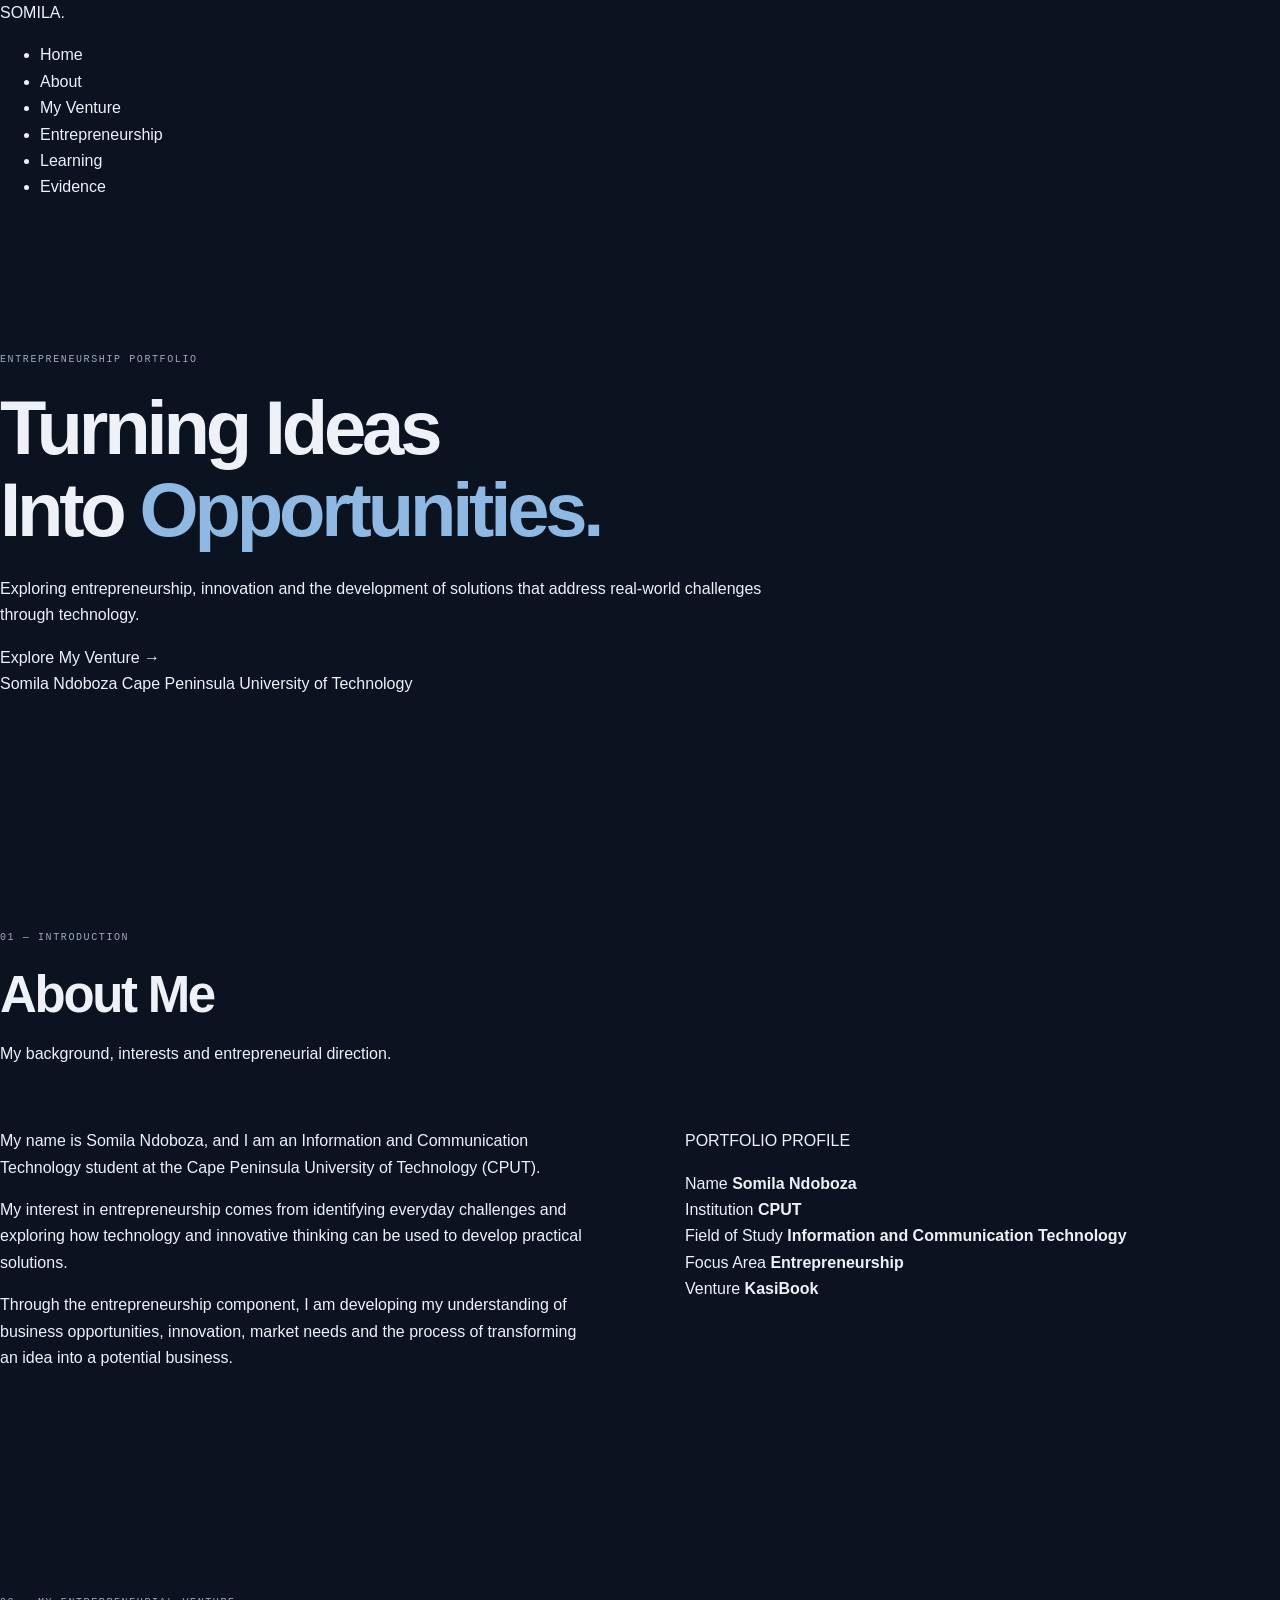
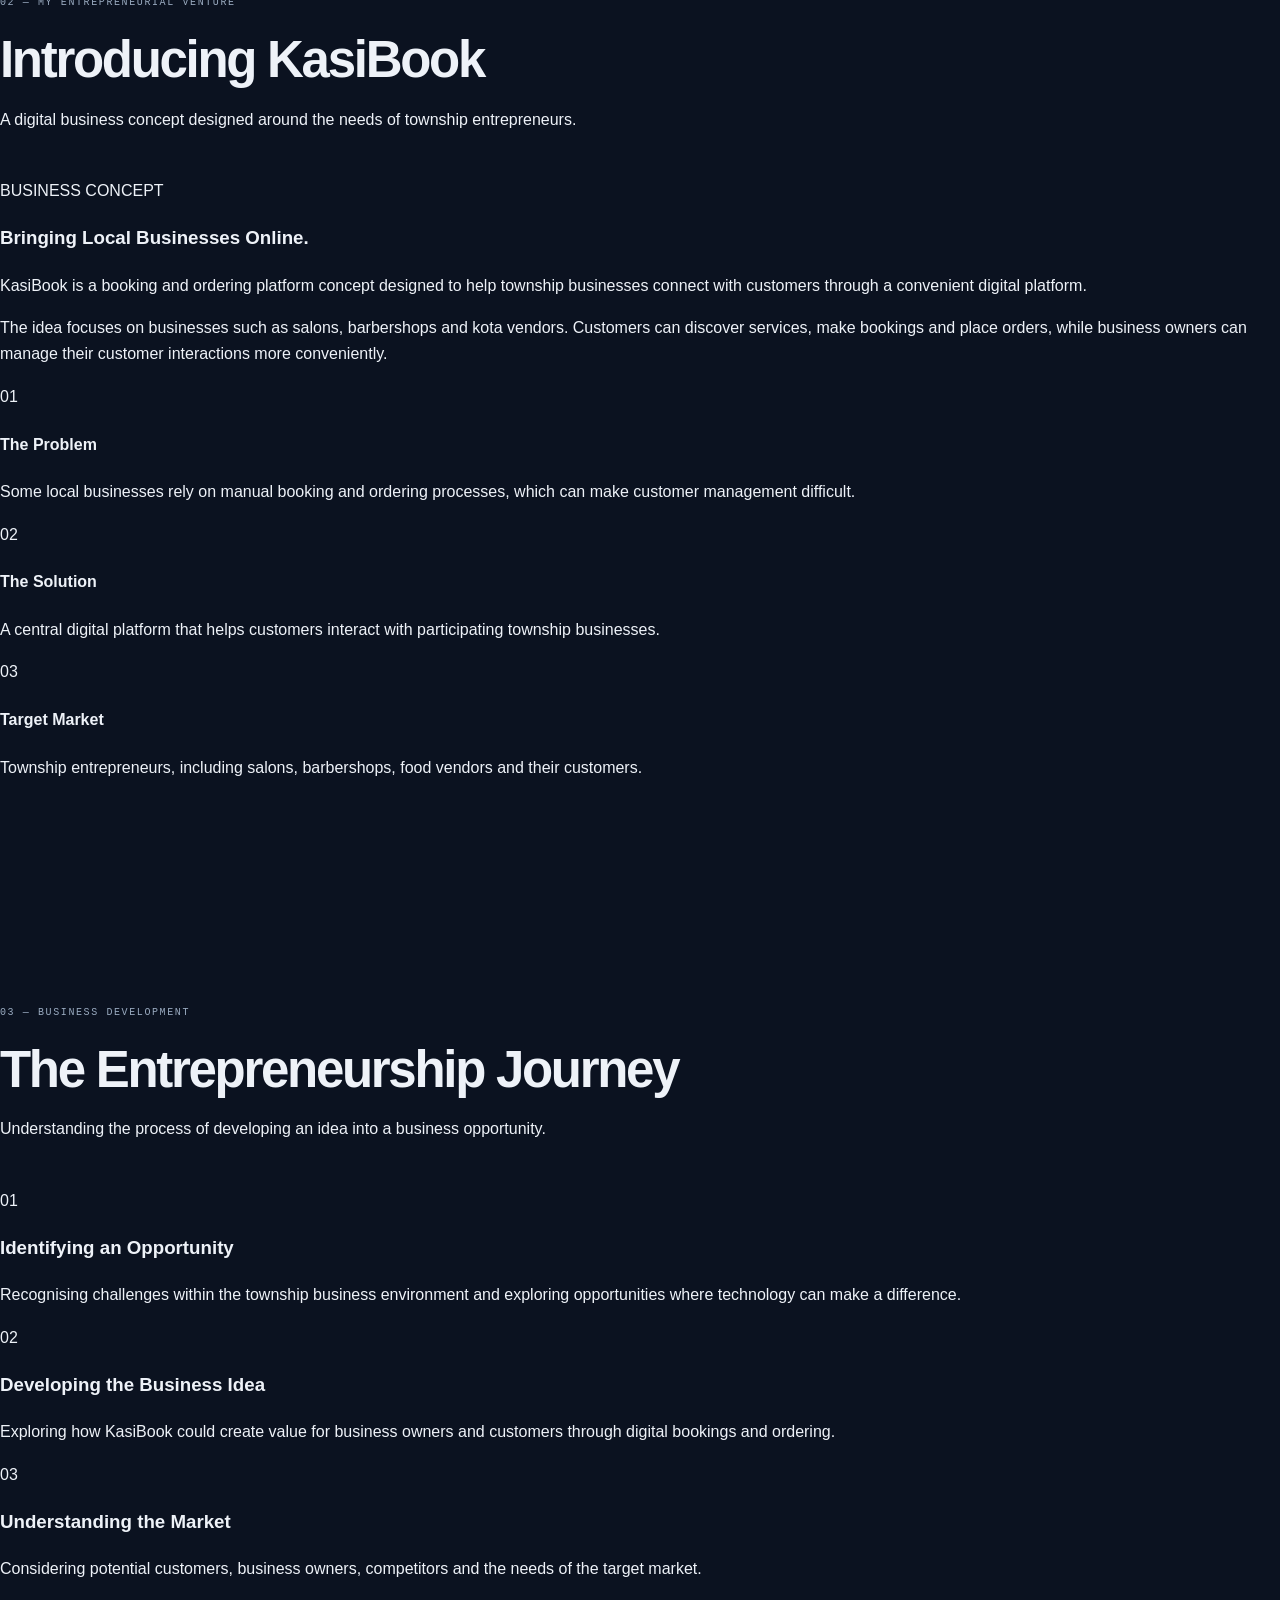
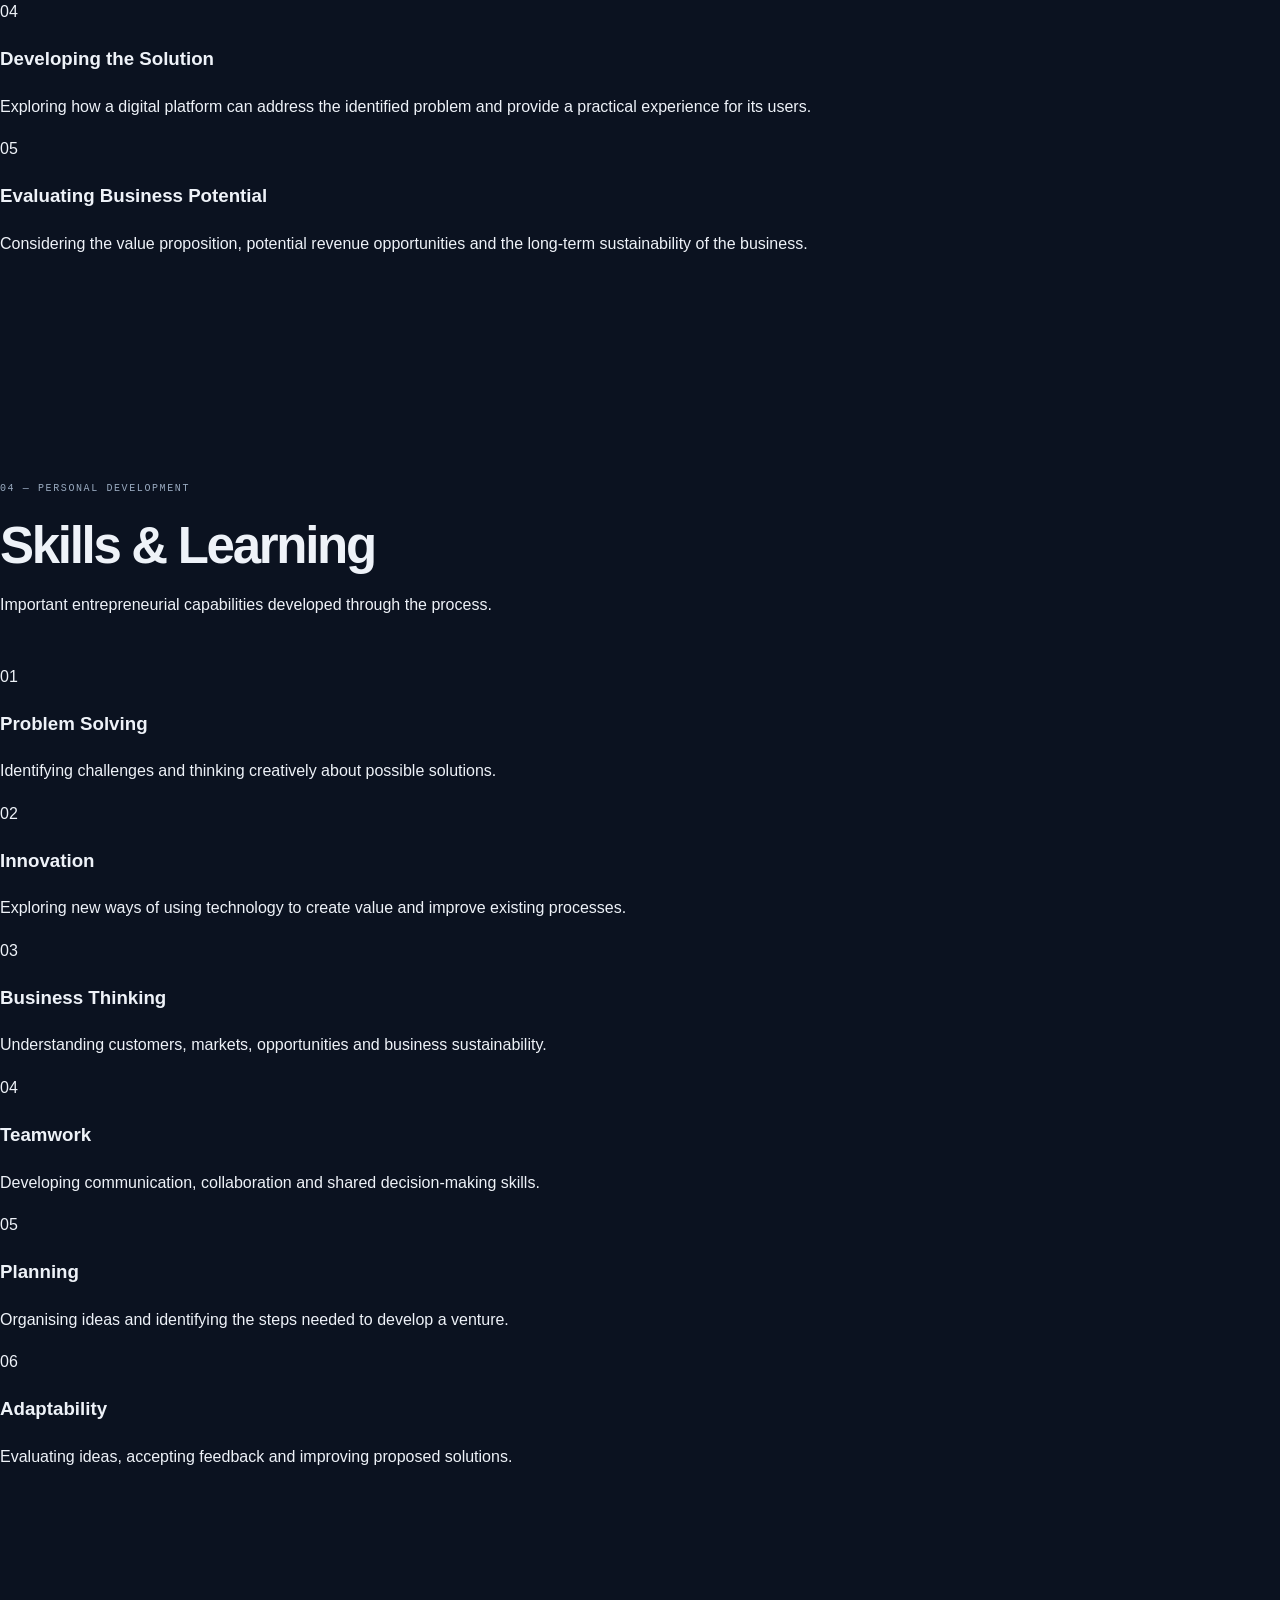
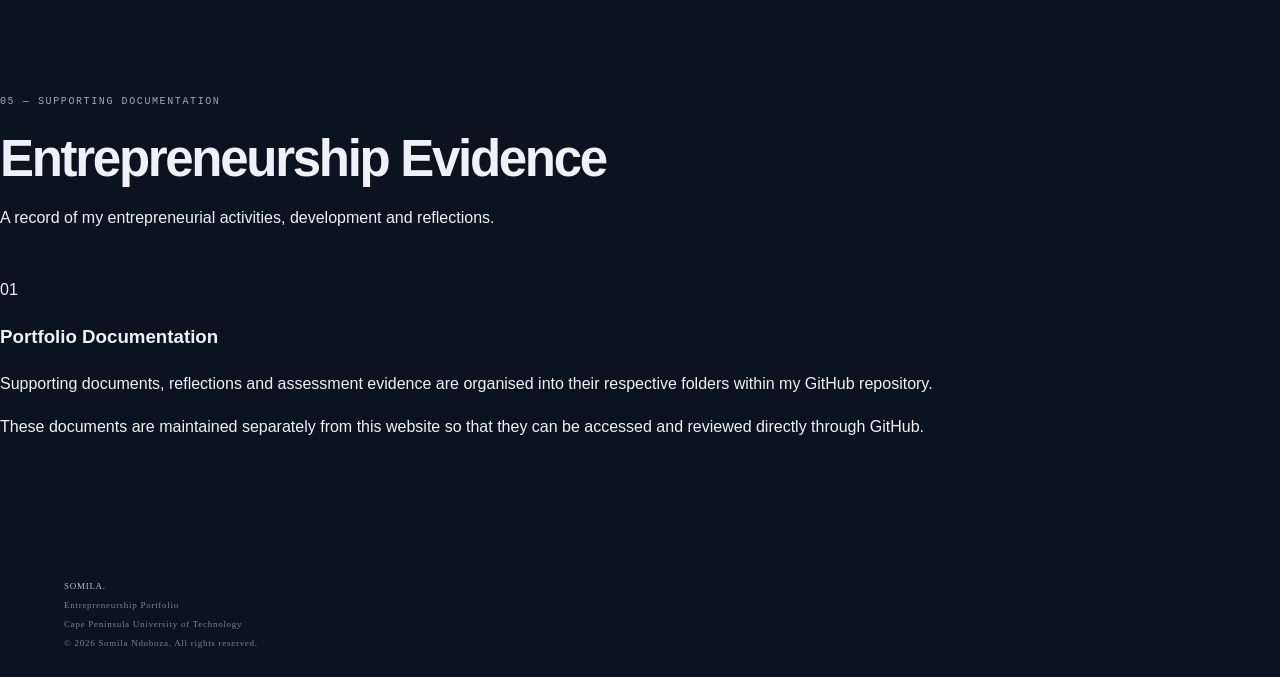
==== commit b1f2e398: "Revise index.html for entrepreneurship portfolio" ====
--- a/index.html
+++ b/index.html
@@ -1,165 +1,437 @@
-<!doctype html>
+
+<!DOCTYPE html>
 <html lang="en">
 <head>
-  <meta charset="utf-8">
-  <meta name="viewport" content="width=device-width, initial-scale=1.0">
-  <meta name="description" content="Somila Ndoboza — Software Engineering Portfolio, projects, technical skills and Agile WIL evidence.">
-  <title>Somila Ndoboza | Software Engineering Portfolio</title>
-  <link rel="preconnect" href="https://fonts.googleapis.com">
-  <link rel="preconnect" href="https://fonts.gstatic.com" crossorigin>
-  <link href="https://fonts.googleapis.com/css2?family=DM+Mono:wght@400;500&family=Manrope:wght@400;500;600;700;800&display=swap" rel="stylesheet">
-  <link rel="stylesheet" href="assets/styles.css">
-    <!-- Website styling -->
-    <link rel="stylesheet" href="./styles.css">
+    <meta charset="UTF-8">
+    <meta name="viewport" content="width=device-width, initial-scale=1.0">
+
+    <title>Entrepreneurship Portfolio | Somila Ndoboza</title>
+
+    <meta name="description" content="Somila Ndoboza's entrepreneurship portfolio, documenting entrepreneurial development, innovation and KasiBook.">
+
+    <link rel="stylesheet" href="styles.css">
 </head>
+
 <body>
-  <div class="site-shell">
-    <header class="topbar">
-      <a class="brand" href="#home" aria-label="Somila Ndoboza home"><span class="brand-mark">SN</span><span>SOMILA NDOBOZA<span class="brand-sub">SOFTWARE ENGINEERING PORTFOLIO</span></span></a>
-      <button class="menu-toggle" aria-label="Open navigation" aria-expanded="false">☰</button>
-      <nav class="nav">
-        <a href="#about">About</a><a href="#skills">Skills</a><a href="#projects">Projects</a>
-        <a href="#wil">WIL Portfolio</a><a href="#experience">Experience</a><a href="#contact" class="nav-contact">Contact ↗</a>
-      </nav>
+
+    <!-- Navigation -->
+    <header class="header">
+        <nav class="navbar container">
+
+            <a href="#home" class="logo">SOMILA<span>.</span></a>
+
+            <button class="menu-toggle" id="menu-toggle"
+                    aria-label="Toggle navigation"
+                    aria-expanded="false">
+                <span></span>
+                <span></span>
+                <span></span>
+            </button>
+
+            <ul class="nav-links" id="nav-links">
+                <li><a href="#home">Home</a></li>
+                <li><a href="#about">About</a></li>
+                <li><a href="#venture">My Venture</a></li>
+                <li><a href="#journey">Entrepreneurship</a></li>
+                <li><a href="#learning">Learning</a></li>
+                <li><a href="#evidence">Evidence</a></li>
+            </ul>
+
+        </nav>
     </header>
 
-    <main id="home">
-      <section class="hero section-wrap">
-        <div class="hero-copy">
-          <p class="eyebrow"><span class="status-dot"></span> CAPE TOWN, SOUTH AFRICA · SOFTWARE ENGINEER</p>
-          <h1>Building useful software.<br><span>Solving real problems.</span></h1>
-          <p class="hero-intro">I’m Somila Ndoboza, an Application Development professional with hands-on experience in full-stack projects, database development and technical support. I enjoy turning requirements into practical, reliable software.</p>
-          <div class="hero-actions">
-            <a class="btn btn-primary" href="#projects">Explore my work <span>↗</span></a>
-            <a class="btn btn-quiet" href="mailto:somilandoboza53@gmail.com">Get in touch</a>
-          </div>
-          <div class="hero-meta"><span>JAVA</span><i></i><span>JAVASCRIPT</span><i></i><span>REACT</span><i></i><span>SQL</span></div>
+    <main>
+
+        <!-- Hero Section -->
+        <section class="hero" id="home">
+            <div class="container hero-content">
+
+                <p class="eyebrow">ENTREPRENEURSHIP PORTFOLIO</p>
+
+                <h1>
+                    Turning Ideas<br>
+                    Into <span>Opportunities.</span>
+                </h1>
+
+                <p class="hero-description">
+                    Exploring entrepreneurship, innovation and the
+                    development of solutions that address real-world
+                    challenges through technology.
+                </p>
+
+                <a href="#venture" class="primary-button">
+                    Explore My Venture
+                    <span>→</span>
+                </a>
+
+                <div class="hero-footer">
+                    <span>Somila Ndoboza</span>
+                    <span>Cape Peninsula University of Technology</span>
+                </div>
+
+            </div>
+        </section>
+
+        <!-- About Section -->
+        <section class="section about-section" id="about">
+            <div class="container">
+
+                <div class="section-heading">
+                    <p class="eyebrow">01 — INTRODUCTION</p>
+                    <h2>About Me</h2>
+                    <p class="section-subtitle">
+                        My background, interests and entrepreneurial direction.
+                    </p>
+                </div>
+
+                <div class="about-grid">
+
+                    <div class="about-text">
+                        <p>
+                            My name is Somila Ndoboza, and I am an
+                            Information and Communication Technology
+                            student at the Cape Peninsula University
+                            of Technology (CPUT).
+                        </p>
+
+                        <p>
+                            My interest in entrepreneurship comes from
+                            identifying everyday challenges and exploring
+                            how technology and innovative thinking can
+                            be used to develop practical solutions.
+                        </p>
+
+                        <p>
+                            Through the entrepreneurship component, I am
+                            developing my understanding of business
+                            opportunities, innovation, market needs and
+                            the process of transforming an idea into a
+                            potential business.
+                        </p>
+                    </div>
+
+                    <div class="about-card">
+                        <p class="card-label">PORTFOLIO PROFILE</p>
+
+                        <div class="profile-item">
+                            <span>Name</span>
+                            <strong>Somila Ndoboza</strong>
+                        </div>
+
+                        <div class="profile-item">
+                            <span>Institution</span>
+                            <strong>CPUT</strong>
+                        </div>
+
+                        <div class="profile-item">
+                            <span>Field of Study</span>
+                            <strong>Information and Communication Technology</strong>
+                        </div>
+
+                        <div class="profile-item">
+                            <span>Focus Area</span>
+                            <strong>Entrepreneurship</strong>
+                        </div>
+
+                        <div class="profile-item">
+                            <span>Venture</span>
+                            <strong>KasiBook</strong>
+                        </div>
+                    </div>
+
+                </div>
+            </div>
+        </section>
+
+        <!-- Venture Section -->
+        <section class="section venture-section" id="venture">
+            <div class="container">
+
+                <div class="section-heading">
+                    <p class="eyebrow">02 — MY ENTREPRENEURIAL VENTURE</p>
+                    <h2>Introducing KasiBook</h2>
+                    <p class="section-subtitle">
+                        A digital business concept designed around
+                        the needs of township entrepreneurs.
+                    </p>
+                </div>
+
+                <div class="venture-panel">
+
+                    <div class="venture-top">
+                        <span class="venture-tag">BUSINESS CONCEPT</span>
+                        <h3>Bringing Local Businesses Online.</h3>
+
+                        <p>
+                            KasiBook is a booking and ordering platform
+                            concept designed to help township businesses
+                            connect with customers through a convenient
+                            digital platform.
+                        </p>
+
+                        <p>
+                            The idea focuses on businesses such as salons,
+                            barbershops and kota vendors. Customers can
+                            discover services, make bookings and place
+                            orders, while business owners can manage
+                            their customer interactions more conveniently.
+                        </p>
+                    </div>
+
+                    <div class="venture-details">
+
+                        <div class="venture-detail">
+                            <span>01</span>
+                            <h4>The Problem</h4>
+                            <p>
+                                Some local businesses rely on manual
+                                booking and ordering processes, which
+                                can make customer management difficult.
+                            </p>
+                        </div>
+
+                        <div class="venture-detail">
+                            <span>02</span>
+                            <h4>The Solution</h4>
+                            <p>
+                                A central digital platform that helps
+                                customers interact with participating
+                                township businesses.
+                            </p>
+                        </div>
+
+                        <div class="venture-detail">
+                            <span>03</span>
+                            <h4>Target Market</h4>
+                            <p>
+                                Township entrepreneurs, including
+                                salons, barbershops, food vendors
+                                and their customers.
+                            </p>
+                        </div>
+
+                    </div>
+                </div>
+
+            </div>
+        </section>
+
+        <!-- Entrepreneurship Journey -->
+        <section class="section journey-section" id="journey">
+            <div class="container">
+
+                <div class="section-heading">
+                    <p class="eyebrow">03 — BUSINESS DEVELOPMENT</p>
+                    <h2>The Entrepreneurship Journey</h2>
+                    <p class="section-subtitle">
+                        Understanding the process of developing
+                        an idea into a business opportunity.
+                    </p>
+                </div>
+
+                <div class="journey-list">
+
+                    <article class="journey-item">
+                        <span class="journey-number">01</span>
+                        <div>
+                            <h3>Identifying an Opportunity</h3>
+                            <p>
+                                Recognising challenges within the
+                                township business environment and
+                                exploring opportunities where
+                                technology can make a difference.
+                            </p>
+                        </div>
+                    </article>
+
+                    <article class="journey-item">
+                        <span class="journey-number">02</span>
+                        <div>
+                            <h3>Developing the Business Idea</h3>
+                            <p>
+                                Exploring how KasiBook could create
+                                value for business owners and
+                                customers through digital bookings
+                                and ordering.
+                            </p>
+                        </div>
+                    </article>
+
+                    <article class="journey-item">
+                        <span class="journey-number">03</span>
+                        <div>
+                            <h3>Understanding the Market</h3>
+                            <p>
+                                Considering potential customers,
+                                business owners, competitors and
+                                the needs of the target market.
+                            </p>
+                        </div>
+                    </article>
+
+                    <article class="journey-item">
+                        <span class="journey-number">04</span>
+                        <div>
+                            <h3>Developing the Solution</h3>
+                            <p>
+                                Exploring how a digital platform
+                                can address the identified problem
+                                and provide a practical experience
+                                for its users.
+                            </p>
+                        </div>
+                    </article>
+
+                    <article class="journey-item">
+                        <span class="journey-number">05</span>
+                        <div>
+                            <h3>Evaluating Business Potential</h3>
+                            <p>
+                                Considering the value proposition,
+                                potential revenue opportunities
+                                and the long-term sustainability
+                                of the business.
+                            </p>
+                        </div>
+                    </article>
+
+                </div>
+            </div>
+        </section>
+
+        <!-- Learning Section -->
+        <section class="section learning-section" id="learning">
+            <div class="container">
+
+                <div class="section-heading">
+                    <p class="eyebrow">04 — PERSONAL DEVELOPMENT</p>
+                    <h2>Skills & Learning</h2>
+                    <p class="section-subtitle">
+                        Important entrepreneurial capabilities
+                        developed through the process.
+                    </p>
+                </div>
+
+                <div class="learning-grid">
+
+                    <div class="learning-item">
+                        <span>01</span>
+                        <h3>Problem Solving</h3>
+                        <p>
+                            Identifying challenges and thinking
+                            creatively about possible solutions.
+                        </p>
+                    </div>
+
+                    <div class="learning-item">
+                        <span>02</span>
+                        <h3>Innovation</h3>
+                        <p>
+                            Exploring new ways of using technology
+                            to create value and improve existing processes.
+                        </p>
+                    </div>
+
+                    <div class="learning-item">
+                        <span>03</span>
+                        <h3>Business Thinking</h3>
+                        <p>
+                            Understanding customers, markets,
+                            opportunities and business sustainability.
+                        </p>
+                    </div>
+
+                    <div class="learning-item">
+                        <span>04</span>
+                        <h3>Teamwork</h3>
+                        <p>
+                            Developing communication, collaboration
+                            and shared decision-making skills.
+                        </p>
+                    </div>
+
+                    <div class="learning-item">
+                        <span>05</span>
+                        <h3>Planning</h3>
+                        <p>
+                            Organising ideas and identifying
+                            the steps needed to develop a venture.
+                        </p>
+                    </div>
+
+                    <div class="learning-item">
+                        <span>06</span>
+                        <h3>Adaptability</h3>
+                        <p>
+                            Evaluating ideas, accepting feedback
+                            and improving proposed solutions.
+                        </p>
+                    </div>
+
+                </div>
+            </div>
+        </section>
+
+        <!-- Evidence Section -->
+        <section class="section evidence-section" id="evidence">
+            <div class="container">
+
+                <div class="section-heading">
+                    <p class="eyebrow">05 — SUPPORTING DOCUMENTATION</p>
+                    <h2>Entrepreneurship Evidence</h2>
+                    <p class="section-subtitle">
+                        A record of my entrepreneurial activities,
+                        development and reflections.
+                    </p>
+                </div>
+
+                <div class="evidence-content">
+                    <div class="evidence-icon">01</div>
+
+                    <div>
+                        <h3>Portfolio Documentation</h3>
+
+                        <p>
+                            Supporting documents, reflections and
+                            assessment evidence are organised into
+                            their respective folders within my
+                            GitHub repository.
+                        </p>
+
+                        <p>
+                            These documents are maintained separately
+                            from this website so that they can be
+                            accessed and reviewed directly through
+                            GitHub.
+                        </p>
+                    </div>
+                </div>
+
+            </div>
+        </section>
+
+    </main>
+
+    <!-- Footer -->
+    <footer class="footer">
+        <div class="container">
+
+            <a href="#home" class="footer-logo">SOMILA<span>.</span></a>
+
+            <p>Entrepreneurship Portfolio</p>
+
+            <p class="footer-small">
+                Cape Peninsula University of Technology
+            </p>
+
+            <p class="copyright">
+                © 2026 Somila Ndoboza. All rights reserved.
+            </p>
+
         </div>
-        <aside class="hero-card">
-          <div class="card-top"><span>DEVELOPER PROFILE</span><span class="live-label">AVAILABLE</span></div>
-          <div class="monogram">SN<span>_</span></div>
-          <h2>Somila Ndoboza</h2><p class="muted">Software Engineer</p>
-          <div class="card-rule"></div>
-          <div class="quick-fact"><span>FOCUS</span><strong>Application Development</strong></div>
-          <div class="quick-fact"><span>LOCATION</span><strong>Cape Town, South Africa</strong></div>
-          <div class="quick-fact"><span>EDUCATION</span><strong>Diploma in ICT · CPUT</strong></div>
-          <a class="text-link" href="https://github.com/SomilaNdoboza-A" target="_blank" rel="noreferrer">GitHub profile ↗</a>
-        </aside>
-      </section>
-
-      <section class="ticker" aria-label="Technical areas"><div>APPLICATION DEVELOPMENT <b>✳</b> DATABASE DESIGN <b>✳</b> REST API DEVELOPMENT <b>✳</b> SOFTWARE TESTING <b>✳</b> VERSION CONTROL <b>✳</b> APPLICATION DEVELOPMENT <b>✳</b></div></section>
-
-      <section class="section-wrap section" id="about">
-        <div class="section-heading"><p class="eyebrow">01 / PROFILE</p><h2>Curious by nature.<br><span>Practical by design.</span></h2></div>
-        <div class="about-grid">
-          <p class="large-copy">I approach software development as a process of understanding a problem, designing a solution, building it carefully and improving it through testing and feedback.</p>
-          <div class="about-details">
-            <p>My academic and independent projects have given me experience across application development, relational databases, user-facing features and collaborative version control. My professional background as a Desktop Engineer has also strengthened the way I investigate technical issues, communicate with users and work under pressure.</p>
-            <p>I value clear code, thoughtful user experiences and solutions that are dependable in everyday use. I’m continuing to deepen my skills in backend development, APIs and modern application architecture.</p>
-            <div class="mini-stats"><div><strong>01</strong><span>Full-stack mindset</span></div><div><strong>02</strong><span>Problem-led approach</span></div><div><strong>03</strong><span>Continuous learning</span></div></div>
-          </div>
-        </div>
-      </section>
-
-      <section class="section skills-section" id="skills">
-        <div class="section-wrap">
-          <div class="section-heading"><p class="eyebrow">02 / TECHNICAL TOOLKIT</p><h2>Tools I use to <span>build and solve.</span></h2><p class="section-lead">A practical foundation across programming, frontend development, databases and software delivery.</p></div>
-          <div class="skill-grid">
-            <article class="skill-card"><span class="skill-index">01</span><h3>Programming</h3><p>Java · Python · JavaScript · TypeScript · SQL</p><div class="skill-line"><span style="width:86%"></span></div></article>
-            <article class="skill-card"><span class="skill-index">02</span><h3>Frontend</h3><p>React · HTML · CSS · Responsive UI</p><div class="skill-line"><span style="width:80%"></span></div></article>
-            <article class="skill-card"><span class="skill-index">03</span><h3>Backend & APIs</h3><p>Spring Boot exposure · REST APIs · Application logic</p><div class="skill-line"><span style="width:68%"></span></div></article>
-            <article class="skill-card"><span class="skill-index">04</span><h3>Data</h3><p>Relational database design · SQL queries · Data integrity</p><div class="skill-line"><span style="width:78%"></span></div></article>
-            <article class="skill-card"><span class="skill-index">05</span><h3>Development workflow</h3><p>Git · GitHub · Debugging · Collaborative codebases</p><div class="skill-line"><span style="width:82%"></span></div></article>
-            <article class="skill-card"><span class="skill-index">06</span><h3>Delivery & support</h3><p>Software testing · Troubleshooting · Incident handling · Documentation</p><div class="skill-line"><span style="width:84%"></span></div></article>
-          </div>
-          <p class="small-note">Skill bars are visual indicators of areas of experience, not formal proficiency ratings. I distinguish practical experience from technologies I am still developing.</p>
-        </div>
-      </section>
-
-      <section class="section section-wrap" id="projects">
-        <div class="section-heading"><p class="eyebrow">03 / SELECTED WORK</p><h2>Projects with a <span>purpose.</span></h2><p class="section-lead">A selection of academic and independent work demonstrating application development, data handling and problem-solving.</p></div>
-        <div class="project-grid">
-          <article class="project-card featured">
-            <div class="project-art art-kasi"><span class="art-tag">ENTREPRENEURIAL WIL</span><div class="mock-window"><div class="mock-dots">● ● ●</div><div class="mock-title">KasiBook<span>Book local. Grow local.</span></div><div class="mock-row"><i></i><i></i><i></i></div><div class="mock-button"></div></div></div>
-            <div class="project-content"><div class="project-meta"><span>01 / TEAM PROJECT</span><span>2026</span></div><h3>KasiBook</h3><p>A digital booking and order management concept for township service businesses. The platform aims to reduce reliance on scattered WhatsApp messages, calls and notebooks by helping businesses manage customer bookings and orders.</p><div class="tag-row"><span>JavaScript</span><span>SQLite</span><span>Backend / API</span><span>Agile</span></div><a href="#wil" class="text-link">View WIL evidence & reflections ↗</a></div>
-          </article>
-          <article class="project-card">
-            <div class="project-art art-food"><span class="art-tag">ACADEMIC PROJECT</span><div class="food-visual"><div class="food-ring">F<span>✓</span></div><b>FOOD<br>CHECKER</b><small>Track · Check · Reduce waste</small></div></div>
-            <div class="project-content"><div class="project-meta"><span>02 / GROUP PROJECT</span><span>2026</span></div><h3>SafeBite / FoodChecker</h3><p>A food expiry and pantry management application. My contribution focused on the Pantry subsystem, including its interface and backend/database connection within the wider team project.</p><div class="tag-row"><span>Spring Boot</span><span>Database integration</span><span>GitHub</span></div><p class="project-footnote">Academic application development project.</p></div>
-          </article>
-          <article class="project-card">
-            <div class="project-art art-res"><span class="art-tag">MOBILE APPLICATION</span><div class="phone-mock"><div class="phone-notch"></div><div class="phone-heading">Residence<br><b>Application</b></div><div class="phone-field"></div><div class="phone-field short"></div><div class="phone-cta"></div></div></div>
-            <div class="project-content"><div class="project-meta"><span>03 / ACADEMIC PROJECT</span><span>CPUT</span></div><h3>Student Residence Application</h3><p>A mobile application project involving backend database integration, data flow and handling user input. The work provided experience in connecting application screens to stored data.</p><div class="tag-row"><span>Mobile development</span><span>Database</span><span>Debugging</span></div></div>
-          </article>
-          <article class="project-card">
-            <div class="project-art art-shop"><span class="art-tag">WEB DEVELOPMENT</span><div class="shop-mock"><div>STORE<span> / ONLINE</span></div><div class="shop-products"><i></i><i></i><i></i></div><div class="shop-lines"></div></div></div>
-            <div class="project-content"><div class="project-meta"><span>04 / WEB PROJECT</span><span>ACADEMIC</span></div><h3>E-Commerce Website</h3><p>A website built with HTML, CSS and JavaScript, focusing on an interactive user interface and debugging front-end functionality.</p><div class="tag-row"><span>HTML</span><span>CSS</span><span>JavaScript</span></div></div>
-          </article>
-          <article class="project-card">
-            <div class="project-art art-db"><span class="art-tag">DATABASE DEVELOPMENT</span><div class="database-visual"><div class="db-cylinder">SQL<br><small>DATA MODEL</small></div><div class="db-connect"></div><div class="db-table">ID&nbsp;&nbsp; NAME<br>01&nbsp; ...<br>02&nbsp; ...</div></div></div>
-            <div class="project-content"><div class="project-meta"><span>05 / DATABASE WORK</span><span>ACADEMIC</span></div><h3>Database Design & Management</h3><p>Designed and implemented a relational SQL database for structured storage, querying and data integrity.</p><div class="tag-row"><span>SQL</span><span>Relational design</span><span>Queries</span></div></div>
-          </article>
-        </div>
-      </section>
-
-      <section class="section wil-section" id="wil">
-        <div class="section-wrap">
-          <div class="section-heading"><p class="eyebrow">04 / WORK-INTEGRATED LEARNING</p><h2>Evidence of process.<br><span>Reflection on practice.</span></h2><p class="section-lead">The portfolio assessment requires two separate WIL projects. The Entrepreneurial WIL project is documented below. The Industry Placement section is reserved until its project details and evidence are added.</p></div>
-          <div class="wil-project">
-            <div class="wil-project-head"><div><span class="pill">ENTREPRENEURIAL WIL PROJECT</span><h3>KasiBook</h3><p>Digital booking and order management for township service businesses</p></div><span class="wil-number">WIL / 01</span></div>
-            <div class="wil-summary-grid"><div><span>PROBLEM</span><p>Small businesses often manage appointments and orders through messages, calls and notebooks, creating a risk of missed or duplicated bookings.</p></div><div><span>PROPOSED SOLUTION</span><p>A simple digital platform with business booking pages, a central management dashboard and stored customer information.</p></div><div><span>MY ROLE</span><p>Backend and Database Lead — backend/API development, SQLite database design and connectivity, authentication, and frontend-to-backend connection.</p></div></div>
-            <div class="team-strip"><span>TEAM</span><b>Somila Ndoboza</b><small>Backend & Database Lead</small><b>Ncebakazi Ndiza</b><small>Scrum Master / Frontend / Tester</small><b>Rose Molakeng</b><small>UX/UI / Frontend / Tester</small></div>
-            <h4 class="subheading">The five required Agile artefacts</h4>
-            <div class="artefact-grid">
-              <a class="artefact" href="evidence/entrepreneurial-wil/01-team-charter.html"><span>01</span><div><b>Agile Team Charter</b><small>Team purpose, roles, ways of working and Definition of Done</small></div><i>↗</i></a>
-              <a class="artefact" href="evidence/entrepreneurial-wil/02-user-stories.html"><span>02</span><div><b>User Stories & Tasks</b><small>Requirements organised across Sprints 1–4</small></div><i>↗</i></a>
-              <a class="artefact" href="evidence/entrepreneurial-wil/03-product-backlog.html"><span>03</span><div><b>Product Backlog</b><small>Prioritised list of 23 product and delivery items</small></div><i>↗</i></a>
-              <a class="artefact" href="evidence/entrepreneurial-wil/04-sprint-backlog.html"><span>04</span><div><b>Sprint Backlog</b><small>Planned work and progress across the development sprints</small></div><i>↗</i></a>
-              <a class="artefact" href="evidence/entrepreneurial-wil/05-agile-logbook.html"><span>05</span><div><b>Agile Logbook</b><small>Final development and testing period, 4–7 August</small></div><i>↗</i></a>
-            </div>
-            <div class="reflection-banner"><div><span>REFLECTION SUMMARY</span><h4>What I learned through KasiBook</h4><p>The project strengthened my understanding of how backend and database work supports the full user experience. I learned to think beyond completing an isolated task and consider data flow, integration dependencies, team communication and testing as part of delivering a working product.</p></div><a href="evidence/entrepreneurial-wil/06-reflection-summary.html" class="btn btn-light">Read reflection ↗</a></div>
-          </div>
-          <div class="wil-project pending-project">
-            <div class="wil-project-head"><div><span class="pill pill-muted">INDUSTRY PLACEMENT WIL PROJECT</span><h3>Project evidence to be added</h3><p>This project must be documented separately from KasiBook.</p></div><span class="wil-number">WIL / 02</span></div>
-            <p class="pending-copy">The portfolio structure is ready for the five Industry Placement artefacts: Team Charter, User Stories & Tasks, Product Backlog, Sprint Backlog and Agile Logbook. I have not filled these sections with WNS job duties because employment responsibilities are not automatically evidence of a separate WIL software project.</p>
-            <div class="artefact-grid compact">
-              <div class="artefact disabled"><span>01</span><div><b>Agile Team Charter</b><small>Awaiting project and team details</small></div></div>
-              <div class="artefact disabled"><span>02</span><div><b>User Stories & Tasks</b><small>Awaiting requirements</small></div></div>
-              <div class="artefact disabled"><span>03</span><div><b>Product Backlog</b><small>Awaiting prioritised work</small></div></div>
-              <div class="artefact disabled"><span>04</span><div><b>Sprint Backlog</b><small>Awaiting sprint records</small></div></div>
-              <div class="artefact disabled"><span>05</span><div><b>Agile Logbook</b><small>Awaiting dated work evidence</small></div></div>
-            </div>
-          </div>
-          <div class="evidence-note"><strong>Evidence checklist:</strong> Add original Trello/taskboard screenshots, UI screenshots, code or GitHub commit links, database/API evidence, test records and presentation/demo evidence to the relevant artefact pages. The pages explain the evidence; screenshots and original records substantiate it.</div>
-        </div>
-      </section>
-
-      <section class="section section-wrap" id="experience">
-        <div class="section-heading"><p class="eyebrow">05 / PROFESSIONAL EXPERIENCE</p><h2>Technical thinking, <span>real-world support.</span></h2></div>
-        <div class="timeline">
-          <article class="timeline-item"><div class="timeline-date">JUNE 2025 — JUNE 2026</div><div><h3>Desktop Engineer <span>· WNS Global Services, Cape Town</span></h3><ul><li>Provided technical support for hardware, software and system-related issues.</li><li>Diagnosed incidents using structured troubleshooting procedures and worked towards timely resolution.</li><li>Assisted users with applications, system access and common desktop issues.</li><li>Logged, tracked and followed up on incidents, escalating complex issues when required.</li><li>Communicated clearly with users while managing support requests in a fast-paced environment.</li></ul></div></article>
-          <article class="timeline-item"><div class="timeline-date">NOVEMBER 2024 — FEBRUARY 2025</div><div><h3>Sales Associate <span>· TFG Home Store (@home), Cape Town</span></h3><ul><li>Delivered professional customer service in a fast-paced retail environment.</li><li>Handled customer enquiries and complaints professionally.</li><li>Demonstrated adaptability, teamwork and reliability across rotational shifts.</li></ul></div></article>
-        </div>
-      </section>
-
-      <section class="section education-section">
-        <div class="section-wrap">
-          <div class="section-heading"><p class="eyebrow">06 / EDUCATION</p><h2>Built on a foundation of <span>learning.</span></h2></div>
-          <div class="education-list">
-            <div><span>2023 — 2026</span><h3>Diploma in ICT — Application Development</h3><p>Cape Peninsula University of Technology (CPUT)</p></div>
-            <div><span>COMPLETED 2023</span><h3>Higher Certificate in ICT</h3><p>Cape Peninsula University of Technology (CPUT)</p></div>
-            <div><span>COMPLETED 2022</span><h3>National Senior Certificate</h3><p>Kuils River Technical High School</p></div>
-          </div>
-          <div class="additional"><span>ADDITIONAL</span><p>Code 8 Driver’s Licence · Cyber Security Certificate · Leadership Skills Certificate · Huawei ICT Competition Participant (2024)</p></div>
-        </div>
-      </section>
-
-      <section class="contact-section" id="contact">
-        <div class="section-wrap contact-inner"><div><p class="eyebrow">07 / CONTACT</p><h2>Let’s build something<br><span>that makes a difference.</span></h2><p>Open to opportunities where I can contribute, learn and grow as a software engineer.</p></div><div class="contact-links"><a href="mailto:somilandoboza53@gmail.com">somilandoboza53@gmail.com ↗</a><a href="tel:+27626435889">062 643 5889</a><a href="https://github.com/SomilaNdoboza-A" target="_blank" rel="noreferrer">github.com/SomilaNdoboza-A ↗</a><span>Cape Town, South Africa</span></div></div>
-      </section>
-    </main>
-    <footer><span>© <span id="year"></span> SOMILA NDOBOZA</span><span>DESIGNED & BUILT AS A DEVELOPER PORTFOLIO</span><a href="#home">BACK TO TOP ↑</a></footer>
- </div>
-<script src="./script.js" defer></script>
+    </footer>
+
+    <script src="script.js"></script>
+
 </body>
 </html>
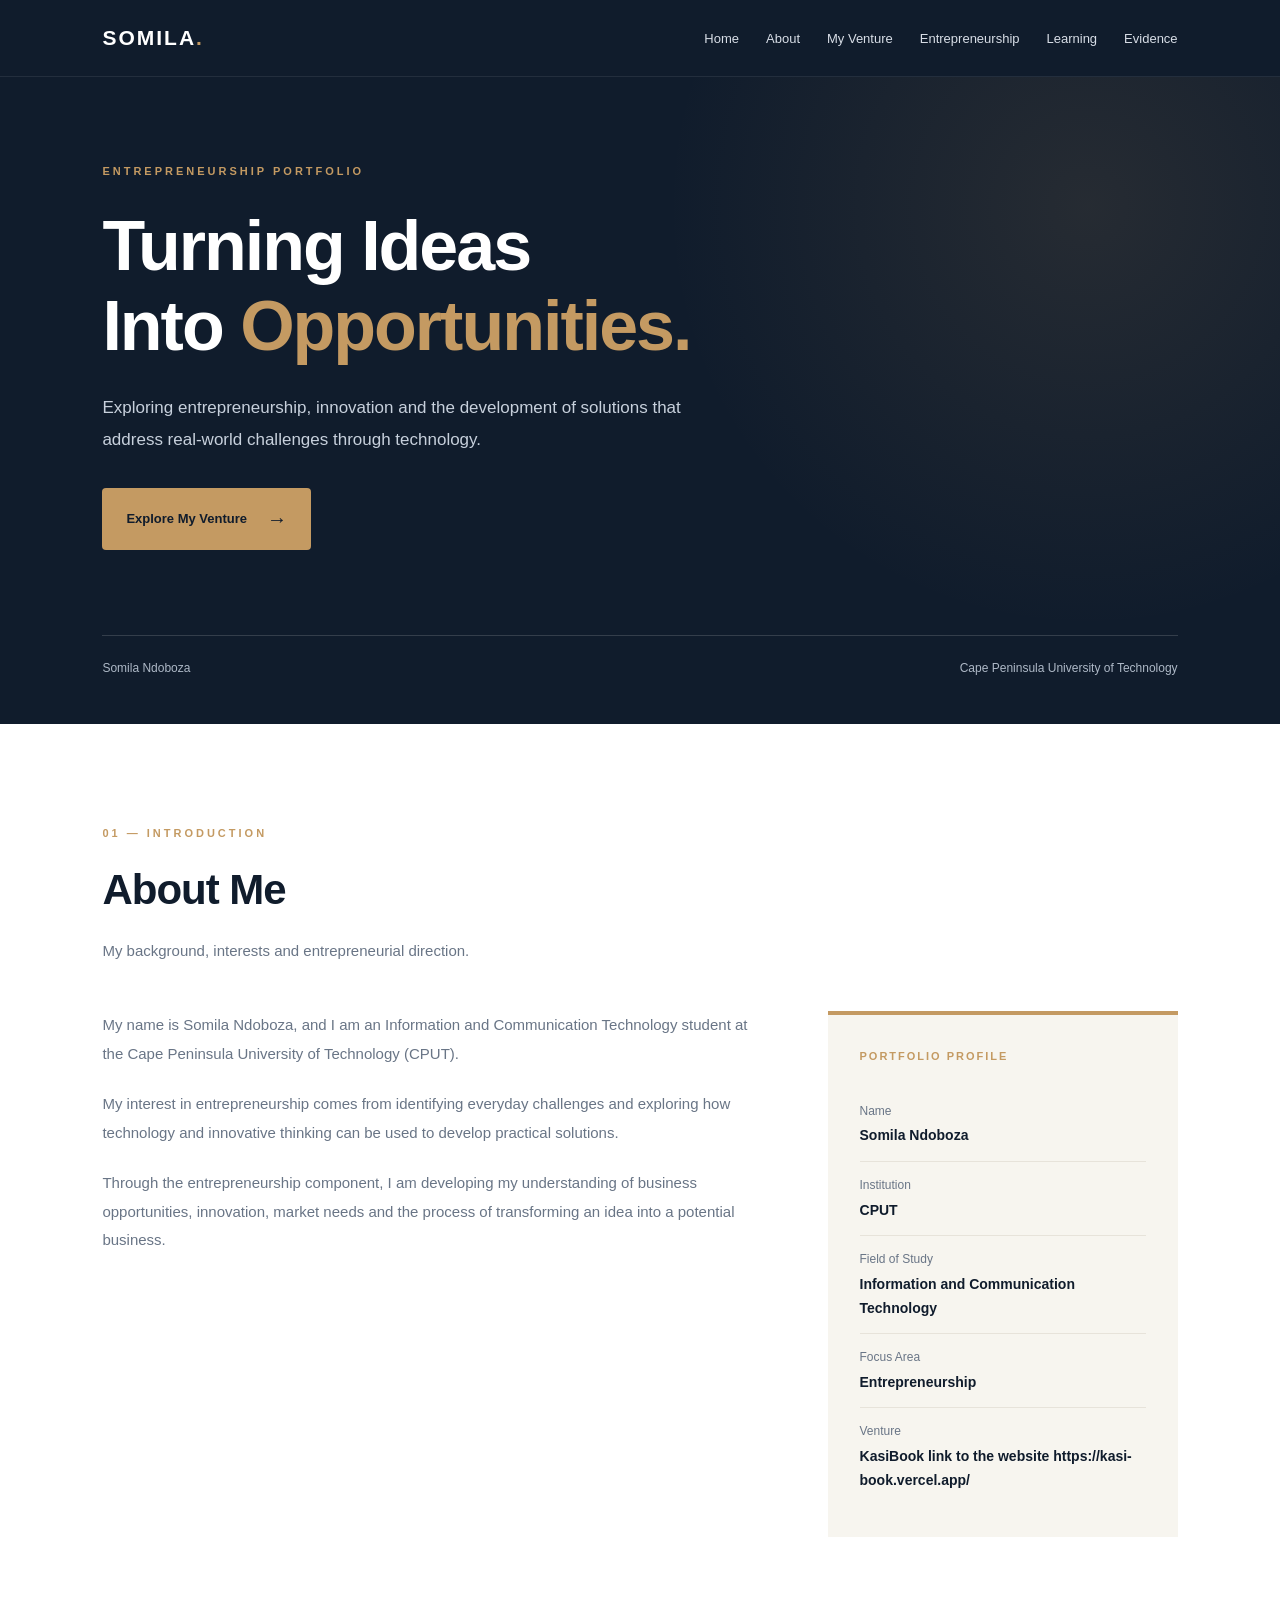
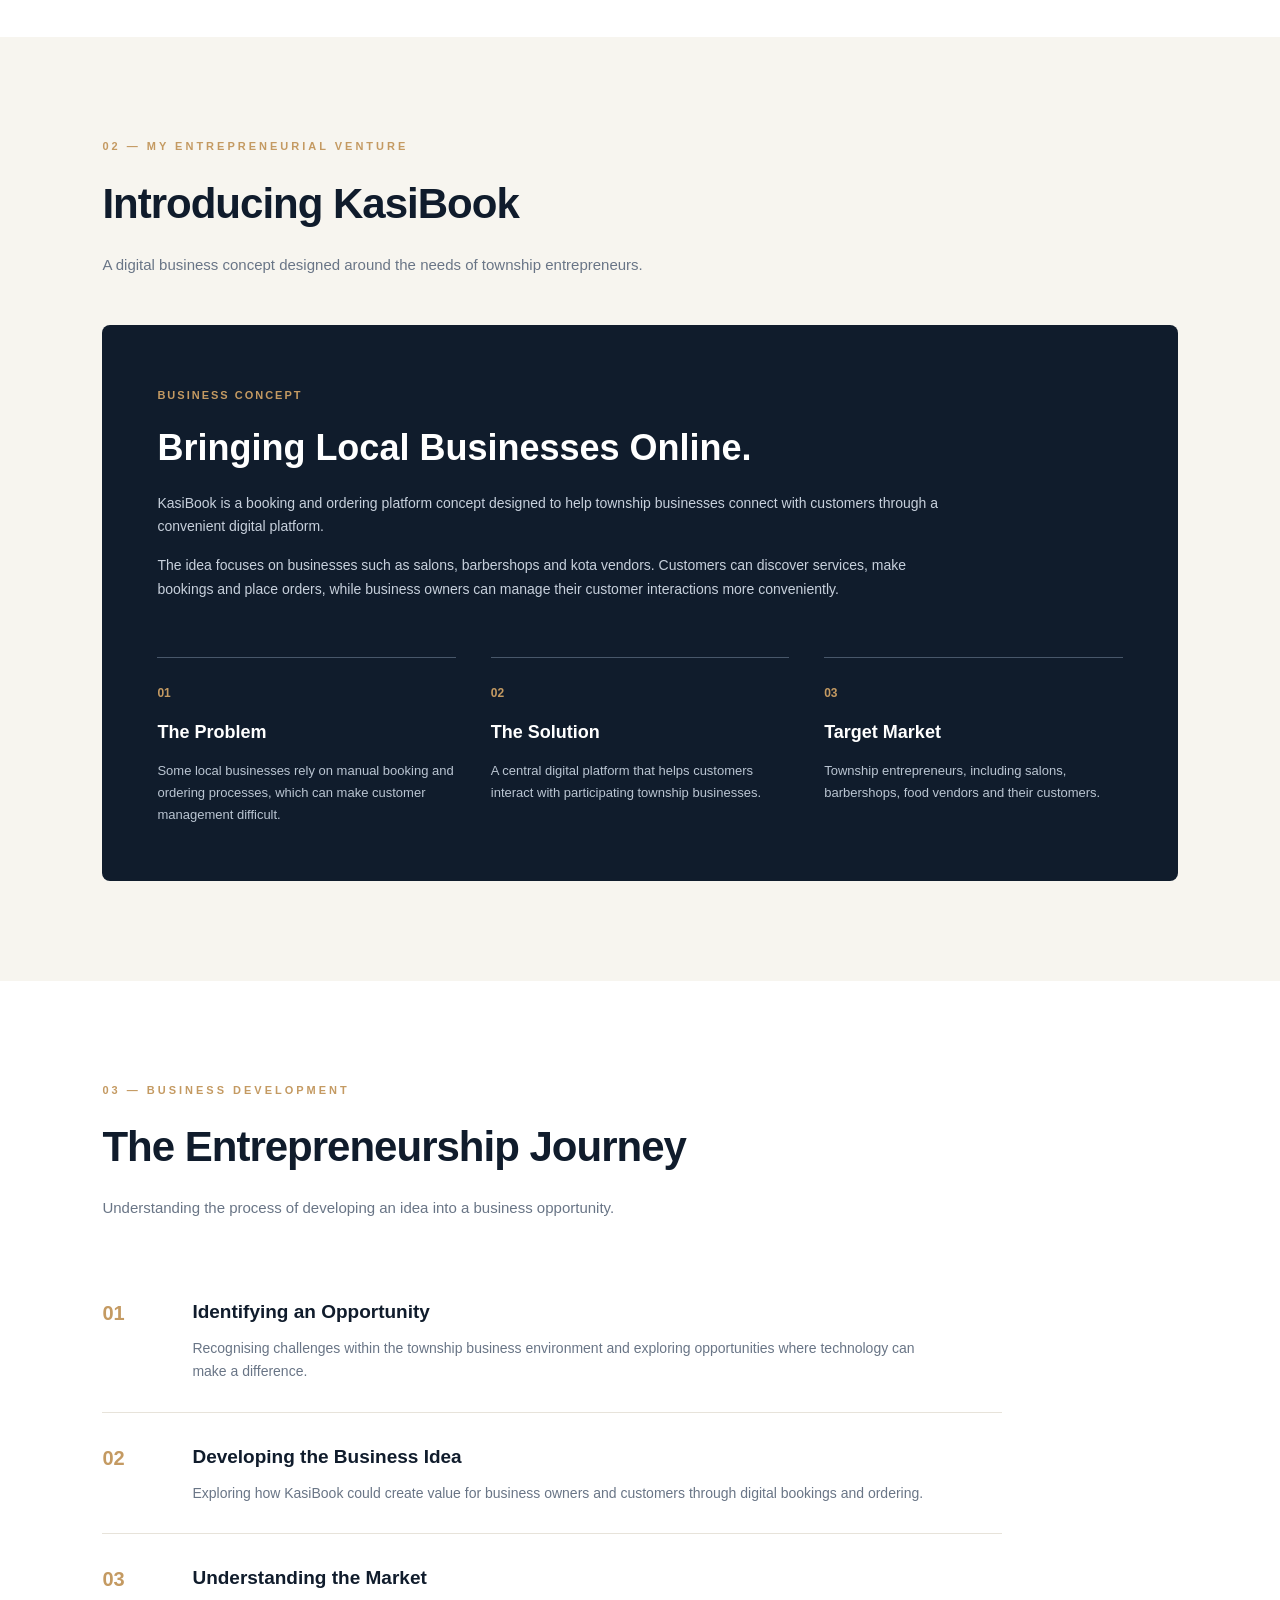
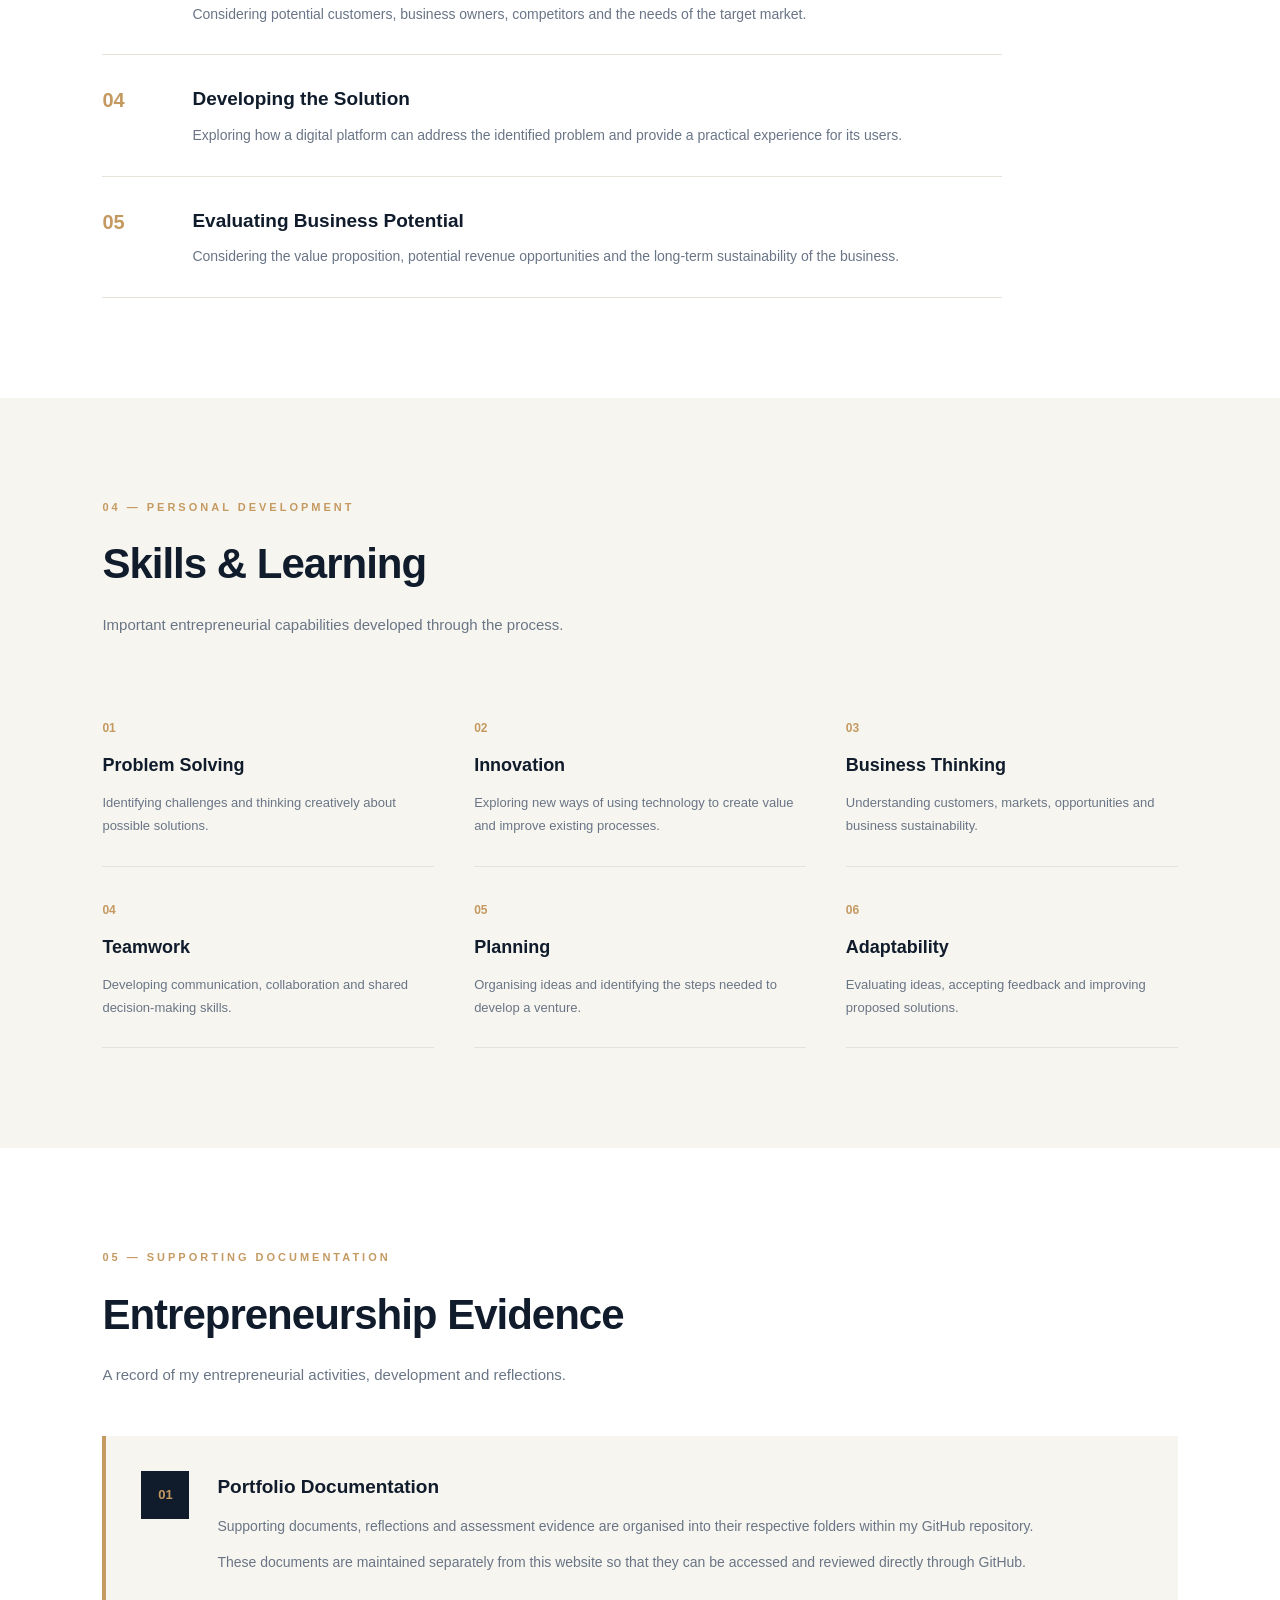
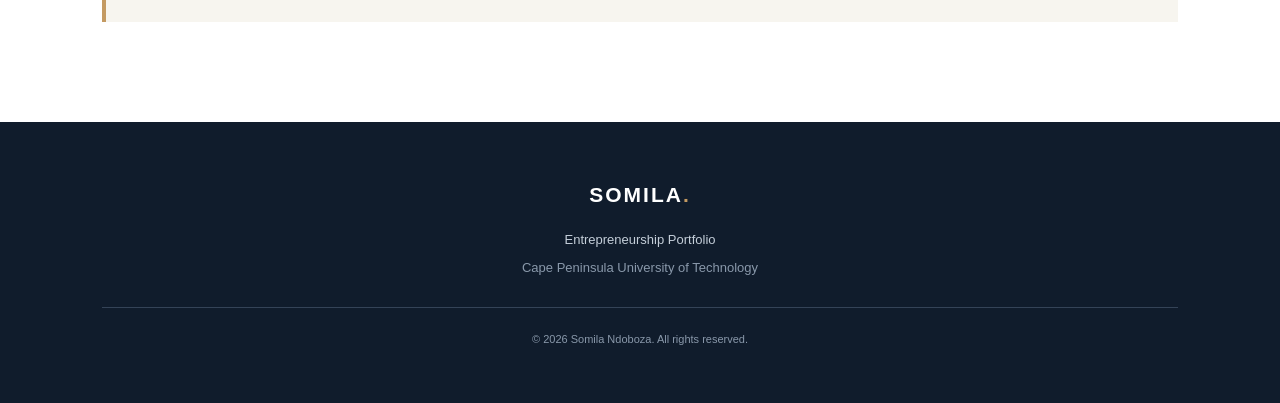
==== commit d1facbd3: "Add link to KasiBook website in profile item" ====
--- a/index.html
+++ b/index.html
@@ -135,7 +135,7 @@
 
                         <div class="profile-item">
                             <span>Venture</span>
-                            <strong>KasiBook</strong>
+                            <strong>KasiBook link to the website https://kasi-book.vercel.app/ </strong>
                         </div>
                     </div>
 
--- a/styles.css
+++ b/styles.css
@@ -1 +1,622 @@
-*{box-sizing:border-box}html{scroll-behavior:smooth;scroll-padding-top:88px}body{margin:0;background:#0b1220;color:#eef2f8;font-family:Manrope,Arial,sans-serif;line-height:1.65}a{color:inherit;text-decoration:none}.site-shell{overflow:hidden}.topbar{height:78px;padding:0 max(5vw,24px);display:flex;align-items:center;justify-content:space-between;border-bottom:1px solid #ffffff14;background:#0b1220ed;position:sticky;top:0;z-index:10;backdrop-filter:blur(16px)}.brand{display:flex;gap:12px;align-items:center;font-size:12px;font-weight:800;letter-spacing:.12em}.brand-mark{display:grid;place-items:center;width:38px;height:38px;border:1px solid #8fa9c7;color:#b7d0ed;font-family:"DM Mono";font-size:12px}.brand-sub{display:block;font:9px "DM Mono";color:#8b9bb1;letter-spacing:.16em;margin-top:3px}.nav{display:flex;align-items:center;gap:28px;font-size:11px;color:#b7c2d1}.nav a:hover,.text-link:hover{color:#a7d2ff}.nav-contact{border:1px solid #60748f;padding:9px 14px;color:#fff}.menu-toggle{display:none;background:none;border:0;color:white;font-size:22px}.section-wrap{width:min(1120px,90%);margin:auto}.hero{min-height:610px;padding:100px 0 92px;display:grid;grid-template-columns:1.45fr .75fr;align-items:center;gap:70px}.eyebrow{font:10px "DM Mono",monospace;letter-spacing:.16em;color:#9aabc0;margin:0 0 22px}.status-dot{display:inline-block;width:7px;height:7px;border-radius:50%;background:#76d6a4;margin-right:9px;box-shadow:0 0 14px #76d6a4}.hero h1{font-size:clamp(42px,6vw,76px);line-height:1.08;letter-spacing:-.055em;margin:0 0 25px;font-weight:800}.hero h1 span,.section-heading h2 span,.contact-inner h2 span{color:#8fb8e2}.hero-intro{max-width:640px;color:#aebacc;font-size:15px;line-height:1.9}.hero-actions{display:flex;gap:13px;margin:34px 0 38px}.btn{display:inline-flex;align-items:center;gap:18px;padding:13px 18px;font-size:11px;font-weight:800;letter-spacing:.04em;transition:.2s}.btn-primary{background:#b8d5f2;color:#0b1727}.btn-primary:hover{background:#d8eaff;transform:translateY(-2px)}.btn-quiet{border:1px solid #52647b;color:#e5edf6}.btn-quiet:hover{border-color:#b8d5f2}.hero-meta{display:flex;align-items:center;gap:15px;color:#8495aa;font:9px "DM Mono";letter-spacing:.12em}.hero-meta i{width:3px;height:3px;background:#7d91aa;border-radius:50%}.hero-card{background:linear-gradient(145deg,#17263a,#101b2c);border:1px solid #ffffff18;padding:25px 27px;box-shadow:0 25px 70px #0005}.card-top{display:flex;justify-content:space-between;color:#8294aa;font:9px "DM Mono";letter-spacing:.12em}.live-label{color:#83d5ac}.monogram{font:84px "DM Mono";letter-spacing:-.12em;color:#b8d5f2;margin:34px 0 12px}.monogram span{color:#7b9bbb}.hero-card h2{font-size:21px;margin:0}.muted{color:#94a5b9;font-size:12px;margin:2px 0 20px}.card-rule{height:1px;background:#ffffff1c;margin:20px 0}.quick-fact{display:flex;justify-content:space-between;gap:10px;padding:9px 0;font-size:10px}.quick-fact span{color:#7f91a8;font:9px "DM Mono"}.quick-fact strong{font-size:10px;font-weight:600;text-align:right}.text-link{display:inline-block;color:#a9ccef;font-size:11px;font-weight:800;margin-top:16px}.ticker{overflow:hidden;white-space:nowrap;background:#b8d5f2;color:#0b1727;padding:13px 0;font:10px "DM Mono";letter-spacing:.13em}.ticker div{word-spacing:13px;text-align:center}.ticker b{padding:0 13px}.section{padding:105px 0}.section-heading{margin-bottom:45px}.section-heading h2,.contact-inner h2{font-size:clamp(32px,4vw,51px);line-height:1.18;letter-spacing:-.045em;margin:0 0 15px}.section-lead{color:#9eafc2;max-width:670px;font-size:13px}.about-grid{display:grid;grid-template-columns:1fr 1fr;gap:90px}.large-copy{font-size:24px;line-height:1.55;letter-spacing:-.03em;color:#dce8f5;margin:0}.about-details p{color:#aab8c9;font-size:13px;line-height:1.9;margin-top:0}.mini-stats{display:flex;gap:35px;margin-top:30px}.mini-stats div{display:flex;flex-direction:column}.mini-stats strong{font:25px "DM Mono";color:#a8c9e9}.mini-stats span{font-size:9px;color:#8799ae}.skills-section,.education-section{background:#101b2b;border-top:1px solid #ffffff0b;border-bottom:1px solid #ffffff0b}.skill-grid{display:grid;grid-template-columns:repeat(3,1fr);gap:13px}.skill-card{border:1px solid #ffffff18;padding:23px;background:#142236;min-height:170px}.skill-index{font:10px "DM Mono";color:#7897b8}.skill-card h3{font-size:15px;margin:17px 0 7px}.skill-card p{font-size:11px;color:#9eafc2;min-height:38px}.skill-line{height:2px;background:#30445d;margin-top:18px}.skill-line span{display:block;height:100%;background:#8fb8e2}.small-note{color:#71849b;font-size:10px;margin-top:17px}.project-grid{display:grid;grid-template-columns:1fr 1fr;gap:18px}.project-card{border:1px solid #ffffff1b;background:#111e30;overflow:hidden}.project-card.featured{grid-column:1/-1;display:grid;grid-template-columns:1fr 1fr}.project-art{height:220px;position:relative;display:flex;align-items:center;justify-content:center;overflow:hidden}.featured .project-art{height:auto;min-height:340px}.art-tag{position:absolute;left:18px;top:17px;font:9px "DM Mono";letter-spacing:.12em;color:#b6c5d8}.art-kasi{background:radial-gradient(circle at 50% 55%,#335b79,#182a42 58%,#111b2d)}.mock-window{width:66%;background:#e8eef3;color:#17283a;padding:15px 17px;box-shadow:0 18px 55px #0008;transform:rotate(-3deg)}.mock-dots{font-size:8px;color:#7290a9;letter-spacing:4px}.mock-title{font-size:23px;font-weight:800;margin:25px 0 0}.mock-title span{display:block;font-size:9px;font-weight:500;color:#6c8198}.mock-row{display:flex;gap:8px;margin:23px 0}.mock-row i{height:44px;flex:1;background:#cfdae4}.mock-button{width:45%;height:18px;background:#304f6e}.project-content{padding:25px 27px}.featured .project-content{padding:42px 38px;align-self:center}.project-meta{display:flex;justify-content:space-between;color:#7f93ab;font:9px "DM Mono";letter-spacing:.1em}.project-content h3{font-size:22px;margin:12px 0 9px}.project-content p{color:#a7b6c7;font-size:12px;line-height:1.85}.tag-row{display:flex;gap:7px;flex-wrap:wrap;margin:19px 0}.tag-row span{border:1px solid #42556d;padding:5px 8px;color:#b8c8da;font:9px "DM Mono"}.project-footnote{font-size:10px!important;color:#8193a9!important}.art-food{background:linear-gradient(135deg,#274c48,#152c36)}.food-visual{text-align:center;color:#e4f3df}.food-ring{margin:auto auto 10px;border:2px solid #a7d8b4;border-radius:50%;width:85px;height:85px;display:grid;place-items:center;font:38px "DM Mono";position:relative}.food-ring span{position:absolute;font-size:16px;right:0;bottom:2px;background:#a7d8b4;color:#16342c;border-radius:50%;width:25px;height:25px}.food-visual b{font-size:19px;letter-spacing:.15em}.food-visual small{display:block;font:8px "DM Mono";margin-top:7px;color:#b7d5c5}.art-res{background:linear-gradient(140deg,#3b3d61,#1b2540)}.phone-mock{width:105px;height:170px;border:4px solid #d2d8e6;border-radius:18px;background:#f1f3f7;padding:20px 10px 10px;color:#28324a;box-shadow:0 15px 35px #0006}.phone-notch{width:32px;height:5px;border-radius:9px;background:#65718a;margin:-14px auto 15px}.phone-heading{font-size:11px;line-height:1.2}.phone-field{height:16px;background:#dce2ec;margin-top:12px}.phone-field.short{width:70%;margin-top:7px}.phone-cta{height:16px;background:#657aa5;margin-top:15px}.art-shop{background:linear-gradient(135deg,#72523c,#30283a)}.shop-mock{width:65%;background:#eee8dd;color:#292c35;padding:17px;transform:rotate(2deg);box-shadow:0 15px 35px #0007}.shop-mock>div:first-child{font-size:18px;font-weight:800}.shop-mock>div:first-child span{font-size:9px;color:#9a785a}.shop-products{display:flex;gap:7px;margin:15px 0}.shop-products i{height:58px;background:#d0bba2;flex:1}.shop-lines{height:20px;background:linear-gradient(#c4b8aa 2px,transparent 2px);background-size:100% 8px}.art-db{background:linear-gradient(135deg,#27455d,#17253a)}.database-visual{display:flex;align-items:center;gap:12px;color:#d7e9f8;font:10px "DM Mono"}.db-cylinder{border:2px solid #9ec4e4;border-radius:50%/15%;padding:19px 13px;text-align:center}.db-cylinder small{font-size:6px}.db-connect{width:20px;border-top:1px dashed #9ec4e4}.db-table{border:1px solid #8baac4;padding:10px;line-height:2}.wil-section{background:#0e1929;border-top:1px solid #ffffff10;border-bottom:1px solid #ffffff10}.wil-project{border:1px solid #ffffff20;background:#111f32;padding:30px;margin-bottom:18px}.wil-project-head{display:flex;justify-content:space-between;align-items:flex-start;border-bottom:1px solid #ffffff18;padding-bottom:23px}.pill{display:inline-block;padding:6px 9px;border:1px solid #8caecc;color:#b7d5f2;font:9px "DM Mono";letter-spacing:.1em}.wil-project-head h3{font-size:29px;margin:13px 0 3px}.wil-project-head p{margin:0;color:#9eafc2;font-size:12px}.wil-number{font:12px "DM Mono";color:#7f95af}.wil-summary-grid{display:grid;grid-template-columns:repeat(3,1fr);gap:25px;padding:24px 0}.wil-summary-grid span,.team-strip>span{font:9px "DM Mono";color:#86a6c7;letter-spacing:.12em}.wil-summary-grid p{font-size:11px;color:#adbbcb;line-height:1.8}.team-strip{display:flex;align-items:center;gap:10px;flex-wrap:wrap;border-top:1px solid #ffffff16;border-bottom:1px solid #ffffff16;padding:16px 0;font-size:10px}.team-strip>span{margin-right:8px}.team-strip b{color:#dbe7f3}.team-strip small{color:#8799ad;margin-right:13px}.subheading{font-size:14px;margin:25px 0 13px}.artefact-grid{display:grid;grid-template-columns:1fr 1fr;gap:9px}.artefact{display:flex;align-items:center;gap:13px;border:1px solid #ffffff1b;padding:14px 15px;background:#15243a;transition:.2s}.artefact:hover{border-color:#8fb8e2;transform:translateY(-2px)}.artefact>span{font:16px "DM Mono";color:#8fb8e2}.artefact div{display:flex;flex-direction:column;flex:1}.artefact b{font-size:11px}.artefact small{font-size:9px;color:#91a2b6;margin-top:3px}.artefact i{font-style:normal;color:#8fb8e2}.reflection-banner{margin-top:22px;background:#b8d5f2;color:#112136;padding:23px 25px;display:flex;justify-content:space-between;gap:25px;align-items:center}.reflection-banner span{font:9px "DM Mono";letter-spacing:.12em}.reflection-banner h4{font-size:17px;margin:7px 0}.reflection-banner p{font-size:11px;line-height:1.8;max-width:700px;margin:0}.btn-light{background:#102238;color:#eef5fc;white-space:nowrap}.btn-light:hover{background:#203b58}.pending-project{background:#101a29;border-style:dashed}.pill-muted{border-color:#63758b;color:#a2afbf}.pending-copy{font-size:12px;color:#9eafc2;line-height:1.8;max-width:850px}.compact{margin-top:15px}.artefact.disabled{opacity:.55;cursor:default}.evidence-note{padding:16px 19px;border-left:2px solid #8fb8e2;background:#142238;color:#9eafc2;font-size:11px;line-height:1.8}.evidence-note strong{color:#dce9f6}.timeline{border-top:1px solid #ffffff1b}.timeline-item{display:grid;grid-template-columns:220px 1fr;gap:35px;padding:27px 0;border-bottom:1px solid #ffffff1b}.timeline-date{font:10px "DM Mono";color:#8ba7c5;letter-spacing:.08em}.timeline-item h3{font-size:17px;margin:0 0 12px}.timeline-item h3 span{font-size:12px;color:#93a5b9;font-weight:500}.timeline-item ul{padding-left:17px;margin:0;color:#aab8c8;font-size:11px;line-height:2}.education-list{border-top:1px solid #ffffff1b}.education-list>div{display:grid;grid-template-columns:180px 1fr 1fr;align-items:center;padding:19px 0;border-bottom:1px solid #ffffff1b}.education-list span,.additional>span{font:9px "DM Mono";color:#8ba7c5;letter-spacing:.1em}.education-list h3{font-size:13px;margin:0}.education-list p{font-size:11px;color:#9eafc2;margin:0}.additional{display:flex;gap:25px;align-items:flex-start;margin-top:28px}.additional p{font-size:11px;color:#aab8c8;margin:0}.contact-section{background:#14243a;padding:75px 0}.contact-inner{display:flex;justify-content:space-between;gap:40px;align-items:center}.contact-inner h2{font-size:clamp(32px,4vw,48px)}.contact-inner p:not(.eyebrow){font-size:12px;color:#a7b8ca}.contact-links{display:flex;flex-direction:column;gap:12px;min-width:270px;font-size:12px}.contact-links a{color:#c4dcf4}.contact-links span{color:#8195ac;font-size:10px}footer{padding:20px 5%;display:flex;justify-content:space-between;color:#74869b;font:9px "DM Mono";letter-spacing:.08em}footer a{color:#a7c5e5}.artefact-page{background:#0b1220;min-height:100vh}.doc-wrap{width:min(900px,90%);margin:65px auto 90px}.back-link{color:#a9ccef;font-size:11px}.doc-kicker{font:10px "DM Mono";letter-spacing:.15em;color:#8eabc9;margin:35px 0 12px}.doc-wrap h1{font-size:clamp(32px,5vw,54px);letter-spacing:-.04em;line-height:1.15;margin:0 0 15px}.doc-intro{font-size:14px;color:#aab9ca;line-height:1.9;max-width:780px}.doc-panel{background:#111f32;border:1px solid #ffffff1a;padding:25px;margin:25px 0}.doc-panel h2{font-size:19px;margin:0 0 15px}.doc-panel h3{font-size:14px;margin:20px 0 8px}.doc-panel p,.doc-panel li{font-size:12px;color:#b1bfce;line-height:1.9}.doc-panel ul{padding-left:20px}.doc-table{width:100%;border-collapse:collapse;font-size:11px;margin:15px 0}.doc-table th{text-align:left;color:#9fc5e8;font:9px "DM Mono";letter-spacing:.08em}.doc-table th,.doc-table td{padding:11px 9px;border-bottom:1px solid #ffffff18;vertical-align:top}.doc-table td{color:#b7c4d2}.reflection{border-left:3px solid #a9ccef;background:#152942;padding:20px;margin:25px 0}.reflection h2{font-size:18px;margin:0 0 10px}.reflection p{font-size:12px;color:#c0ccda;line-height:1.9}.evidence-placeholder{border:1px dashed #7189a5;padding:15px;color:#a9b8c9;font-size:11px;margin:15px 0}.doc-footer{color:#71859c;font:9px "DM Mono";margin-top:45px;border-top:1px solid #ffffff1a;padding-top:20px}.doc-nav{display:flex;gap:10px;flex-wrap:wrap;margin-top:20px}.doc-nav a{padding:9px 12px;border:1px solid #455c78;color:#b8d5f2;font-size:10px}@media(max-width:800px){.nav{gap:14px}.hero{grid-template-columns:1fr;gap:40px;padding:75px 0}.hero-card{max-width:430px}.about-grid{grid-template-columns:1fr;gap:25px}.skill-grid{grid-template-columns:1fr 1fr}.featured .project-content{padding:28px}.wil-summary-grid{grid-template-columns:1fr;gap:8px}.team-strip{line-height:2}.contact-inner{align-items:flex-start;flex-direction:column}.education-list>div{grid-template-columns:130px 1fr;gap:6px}.education-list p{grid-column:2}.timeline-item{grid-template-columns:150px 1fr}}@media(max-width:600px){.topbar{height:68px}.menu-toggle{display:block}.nav{display:none;position:absolute;top:68px;left:0;right:0;padding:20px 5%;background:#101b2b;border-bottom:1px solid #ffffff20;flex-direction:column;align-items:flex-start}.nav.open{display:flex}.hero h1{font-size:43px}.hero{padding:65px 0}.hero-actions{flex-wrap:wrap}.section{padding:75px 0}.skill-grid,.project-grid,.artefact-grid{grid-template-columns:1fr}.project-card.featured{grid-column:auto;display:block}.featured .project-art{min-height:230px}.featured .project-content{padding:25px}.wil-project{padding:19px}.wil-project-head{gap:10px}.wil-number{font-size:10px}.reflection-banner{align-items:flex-start;flex-direction:column}.timeline-item{grid-template-columns:1fr;gap:8px}.education-list>div{grid-template-columns:1fr;gap:5px}.education-list p{grid-column:auto}.additional{flex-direction:column;gap:7px}footer{gap:10px;flex-wrap:wrap}.doc-wrap{margin:40px auto}.doc-panel{padding:17px}.doc-table{display:block;overflow-x:auto;white-space:normal}}+
+/* =====================================
+   1. GLOBAL SETTINGS
+===================================== */
+
+:root {
+    --navy: #101c2c;
+    --navy-light: #1b2c42;
+    --cream: #f7f5ef;
+    --white: #ffffff;
+    --text: #263447;
+    --muted: #697586;
+    --gold: #c49a62;
+    --border: #e7e3da;
+}
+
+* {
+    margin: 0;
+    padding: 0;
+    box-sizing: border-box;
+}
+
+html {
+    scroll-behavior: smooth;
+    scroll-padding-top: 90px;
+}
+
+body {
+    font-family: Arial, Helvetica, sans-serif;
+    background: var(--cream);
+    color: var(--text);
+    line-height: 1.7;
+}
+
+.container {
+    width: 84%;
+    max-width: 1150px;
+    margin: 0 auto;
+}
+
+a {
+    text-decoration: none;
+}
+
+/* =====================================
+   2. NAVIGATION
+===================================== */
+
+.header {
+    background: var(--navy);
+    position: sticky;
+    top: 0;
+    z-index: 1000;
+    border-bottom: 1px solid rgba(255,255,255,0.08);
+}
+
+.navbar {
+    min-height: 76px;
+    display: flex;
+    justify-content: space-between;
+    align-items: center;
+}
+
+.logo,
+.footer-logo {
+    color: var(--white);
+    font-size: 21px;
+    font-weight: 800;
+    letter-spacing: 2px;
+}
+
+.logo span,
+.footer-logo span {
+    color: var(--gold);
+}
+
+.nav-links {
+    display: flex;
+    align-items: center;
+    gap: 27px;
+    list-style: none;
+}
+
+.nav-links a {
+    color: #d8dee7;
+    font-size: 13px;
+    transition: color 0.3s;
+}
+
+.nav-links a:hover {
+    color: var(--gold);
+}
+
+.menu-toggle {
+    display: none;
+    background: none;
+    border: none;
+    cursor: pointer;
+}
+
+/* =====================================
+   3. HERO SECTION
+===================================== */
+
+.hero {
+    background:
+        radial-gradient(
+            circle at 85% 20%,
+            rgba(196,154,98,0.12),
+            transparent 35%
+        ),
+        var(--navy);
+
+    color: var(--white);
+    min-height: 580px;
+    display: flex;
+    align-items: center;
+    padding: 85px 0 45px;
+}
+
+.hero-content {
+    max-width: 1150px;
+}
+
+.eyebrow {
+    color: var(--gold);
+    font-size: 11px;
+    font-weight: bold;
+    letter-spacing: 3px;
+    text-transform: uppercase;
+}
+
+.hero h1 {
+    font-size: clamp(42px, 6vw, 70px);
+    line-height: 1.15;
+    letter-spacing: -2px;
+    margin: 25px 0;
+    max-width: 800px;
+}
+
+.hero h1 span {
+    color: var(--gold);
+}
+
+.hero-description {
+    max-width: 620px;
+    color: #c7d0dc;
+    font-size: 17px;
+    line-height: 1.9;
+}
+
+.primary-button {
+    display: inline-flex;
+    align-items: center;
+    gap: 20px;
+    background: var(--gold);
+    color: var(--navy);
+    padding: 14px 24px;
+    margin-top: 32px;
+    font-size: 13px;
+    font-weight: bold;
+    border-radius: 4px;
+    transition: 0.3s;
+}
+
+.primary-button:hover {
+    background: #d8b583;
+    transform: translateY(-3px);
+}
+
+.primary-button span {
+    font-size: 20px;
+}
+
+.hero-footer {
+    display: flex;
+    justify-content: space-between;
+    border-top: 1px solid rgba(255,255,255,0.15);
+    padding-top: 22px;
+    margin-top: 85px;
+    color: #aeb9c7;
+    font-size: 12px;
+}
+
+/* =====================================
+   4. GENERAL SECTIONS
+===================================== */
+
+.section {
+    padding: 100px 0;
+}
+
+.section-heading {
+    margin-bottom: 48px;
+}
+
+.section-heading h2 {
+    font-size: clamp(30px, 4vw, 42px);
+    color: var(--navy);
+    margin: 12px 0;
+    letter-spacing: -1px;
+}
+
+.section-subtitle {
+    color: var(--muted);
+    font-size: 15px;
+    max-width: 650px;
+}
+
+/* =====================================
+   5. ABOUT SECTION
+===================================== */
+
+.about-section {
+    background: var(--white);
+}
+
+.about-grid {
+    display: grid;
+    grid-template-columns: 1.3fr 0.7fr;
+    gap: 75px;
+    align-items: start;
+}
+
+.about-text p {
+    color: var(--muted);
+    margin-bottom: 22px;
+    font-size: 15px;
+    line-height: 1.9;
+}
+
+.about-card {
+    background: var(--cream);
+    padding: 32px;
+    border-top: 4px solid var(--gold);
+}
+
+.card-label {
+    color: var(--gold);
+    font-size: 11px;
+    font-weight: bold;
+    letter-spacing: 2px;
+    margin-bottom: 22px;
+}
+
+.profile-item {
+    display: flex;
+    flex-direction: column;
+    gap: 3px;
+    padding: 13px 0;
+    border-bottom: 1px solid var(--border);
+}
+
+.profile-item:last-child {
+    border-bottom: none;
+}
+
+.profile-item span {
+    font-size: 12px;
+    color: var(--muted);
+}
+
+.profile-item strong {
+    font-size: 14px;
+    color: var(--navy);
+}
+
+/* =====================================
+   6. VENTURE SECTION
+===================================== */
+
+.venture-section {
+    background: var(--cream);
+}
+
+.venture-panel {
+    background: var(--navy);
+    color: var(--white);
+    padding: 55px;
+    border-radius: 8px;
+}
+
+.venture-tag {
+    display: inline-block;
+    color: var(--gold);
+    font-size: 11px;
+    font-weight: bold;
+    letter-spacing: 2px;
+    margin-bottom: 20px;
+}
+
+.venture-top h3 {
+    font-size: clamp(25px, 4vw, 36px);
+    margin-bottom: 20px;
+    max-width: 650px;
+    line-height: 1.3;
+}
+
+.venture-top p {
+    color: #c7d0dc;
+    max-width: 800px;
+    font-size: 14px;
+    margin-bottom: 15px;
+}
+
+.venture-details {
+    display: grid;
+    grid-template-columns: repeat(3, 1fr);
+    gap: 35px;
+    margin-top: 55px;
+}
+
+.venture-detail {
+    border-top: 1px solid #48576a;
+    padding-top: 20px;
+}
+
+.venture-detail span {
+    color: var(--gold);
+    font-size: 12px;
+    font-weight: bold;
+}
+
+.venture-detail h4 {
+    margin: 12px 0;
+    font-size: 18px;
+}
+
+.venture-detail p {
+    color: #bac5d2;
+    font-size: 13px;
+}
+
+/* =====================================
+   7. ENTREPRENEURSHIP JOURNEY
+===================================== */
+
+.journey-section {
+    background: var(--white);
+}
+
+.journey-list {
+    max-width: 900px;
+}
+
+.journey-item {
+    display: grid;
+    grid-template-columns: 65px 1fr;
+    gap: 25px;
+    padding: 28px 0;
+    border-bottom: 1px solid var(--border);
+}
+
+.journey-number {
+    color: var(--gold);
+    font-size: 20px;
+    font-weight: bold;
+}
+
+.journey-item h3 {
+    color: var(--navy);
+    font-size: 19px;
+    margin-bottom: 8px;
+}
+
+.journey-item p {
+    color: var(--muted);
+    font-size: 14px;
+    max-width: 750px;
+}
+
+/* =====================================
+   8. LEARNING SECTION
+===================================== */
+
+.learning-section {
+    background: var(--cream);
+}
+
+.learning-grid {
+    display: grid;
+    grid-template-columns: repeat(3, 1fr);
+    gap: 0 40px;
+}
+
+.learning-item {
+    padding: 28px 0;
+    border-bottom: 1px solid var(--border);
+}
+
+.learning-item span {
+    color: var(--gold);
+    font-size: 12px;
+    font-weight: bold;
+}
+
+.learning-item h3 {
+    color: var(--navy);
+    font-size: 18px;
+    margin: 10px 0;
+}
+
+.learning-item p {
+    color: var(--muted);
+    font-size: 13px;
+    line-height: 1.8;
+}
+
+/* =====================================
+   9. EVIDENCE SECTION
+===================================== */
+
+.evidence-section {
+    background: var(--white);
+}
+
+.evidence-content {
+    display: flex;
+    align-items: flex-start;
+    gap: 28px;
+    background: var(--cream);
+    padding: 35px;
+    border-left: 4px solid var(--gold);
+}
+
+.evidence-icon {
+    min-width: 48px;
+    height: 48px;
+    background: var(--navy);
+    color: var(--gold);
+    display: flex;
+    align-items: center;
+    justify-content: center;
+    font-weight: bold;
+    font-size: 13px;
+}
+
+.evidence-content h3 {
+    color: var(--navy);
+    font-size: 19px;
+    margin-bottom: 12px;
+}
+
+.evidence-content p {
+    color: var(--muted);
+    font-size: 14px;
+    margin-bottom: 12px;
+}
+
+/* =====================================
+   10. FOOTER
+===================================== */
+
+.footer {
+    background: var(--navy);
+    color: var(--white);
+    text-align: center;
+    padding: 55px 0;
+}
+
+.footer-logo {
+    display: inline-block;
+    margin-bottom: 12px;
+}
+
+.footer p {
+    color: #c4ced9;
+    font-size: 13px;
+    margin-top: 5px;
+}
+
+.footer .footer-small {
+    color: #8998aa;
+}
+
+.footer .copyright {
+    border-top: 1px solid #344357;
+    margin-top: 28px;
+    padding-top: 22px;
+    font-size: 11px;
+    color: #8998aa;
+}
+
+/* =====================================
+   11. RESPONSIVE DESIGN
+===================================== */
+
+@media (max-width: 1000px) {
+
+    .nav-links {
+        gap: 15px;
+    }
+
+    .nav-links a {
+        font-size: 12px;
+    }
+
+    .about-grid {
+        gap: 35px;
+    }
+
+    .venture-details {
+        gap: 22px;
+    }
+}
+
+@media (max-width: 768px) {
+
+    .container {
+        width: 88%;
+    }
+
+    .navbar {
+        min-height: 70px;
+    }
+
+    .menu-toggle {
+        display: flex;
+        flex-direction: column;
+        gap: 6px;
+    }
+
+    .menu-toggle span {
+        width: 25px;
+        height: 2px;
+        background: var(--white);
+        transition: 0.3s;
+    }
+
+    .nav-links {
+        position: absolute;
+        top: 70px;
+        left: 0;
+        width: 100%;
+        background: var(--navy);
+        display: none;
+        flex-direction: column;
+        align-items: flex-start;
+        padding: 25px 6%;
+        gap: 22px;
+        border-top: 1px solid #344357;
+    }
+
+    .nav-links.active {
+        display: flex;
+    }
+
+    .nav-links a {
+        font-size: 14px;
+    }
+
+    .hero {
+        min-height: auto;
+        padding: 85px 0 35px;
+    }
+
+    .hero h1 {
+        letter-spacing: -1px;
+    }
+
+    .hero-footer {
+        flex-direction: column;
+        gap: 8px;
+        margin-top: 60px;
+    }
+
+    .section {
+        padding: 70px 0;
+    }
+
+    .about-grid {
+        grid-template-columns: 1fr;
+        gap: 30px;
+    }
+
+    .venture-panel {
+        padding: 30px 25px;
+    }
+
+    .venture-details {
+        grid-template-columns: 1fr;
+        gap: 25px;
+        margin-top: 35px;
+    }
+
+    .learning-grid {
+        grid-template-columns: repeat(2, 1fr);
+        gap: 0 25px;
+    }
+
+    .journey-item {
+        grid-template-columns: 40px 1fr;
+        gap: 15px;
+    }
+
+    .evidence-content {
+        padding: 25px;
+    }
+}
+
+@media (max-width: 480px) {
+
+    .learning-grid {
+        grid-template-columns: 1fr;
+    }
+
+    .hero h1 {
+        font-size: 42px;
+    }
+
+    .hero-description {
+        font-size: 15px;
+    }
+
+    .section-heading h2 {
+        font-size: 30px;
+    }
+
+    .evidence-content {
+        flex-direction: column;
+    }
+}
